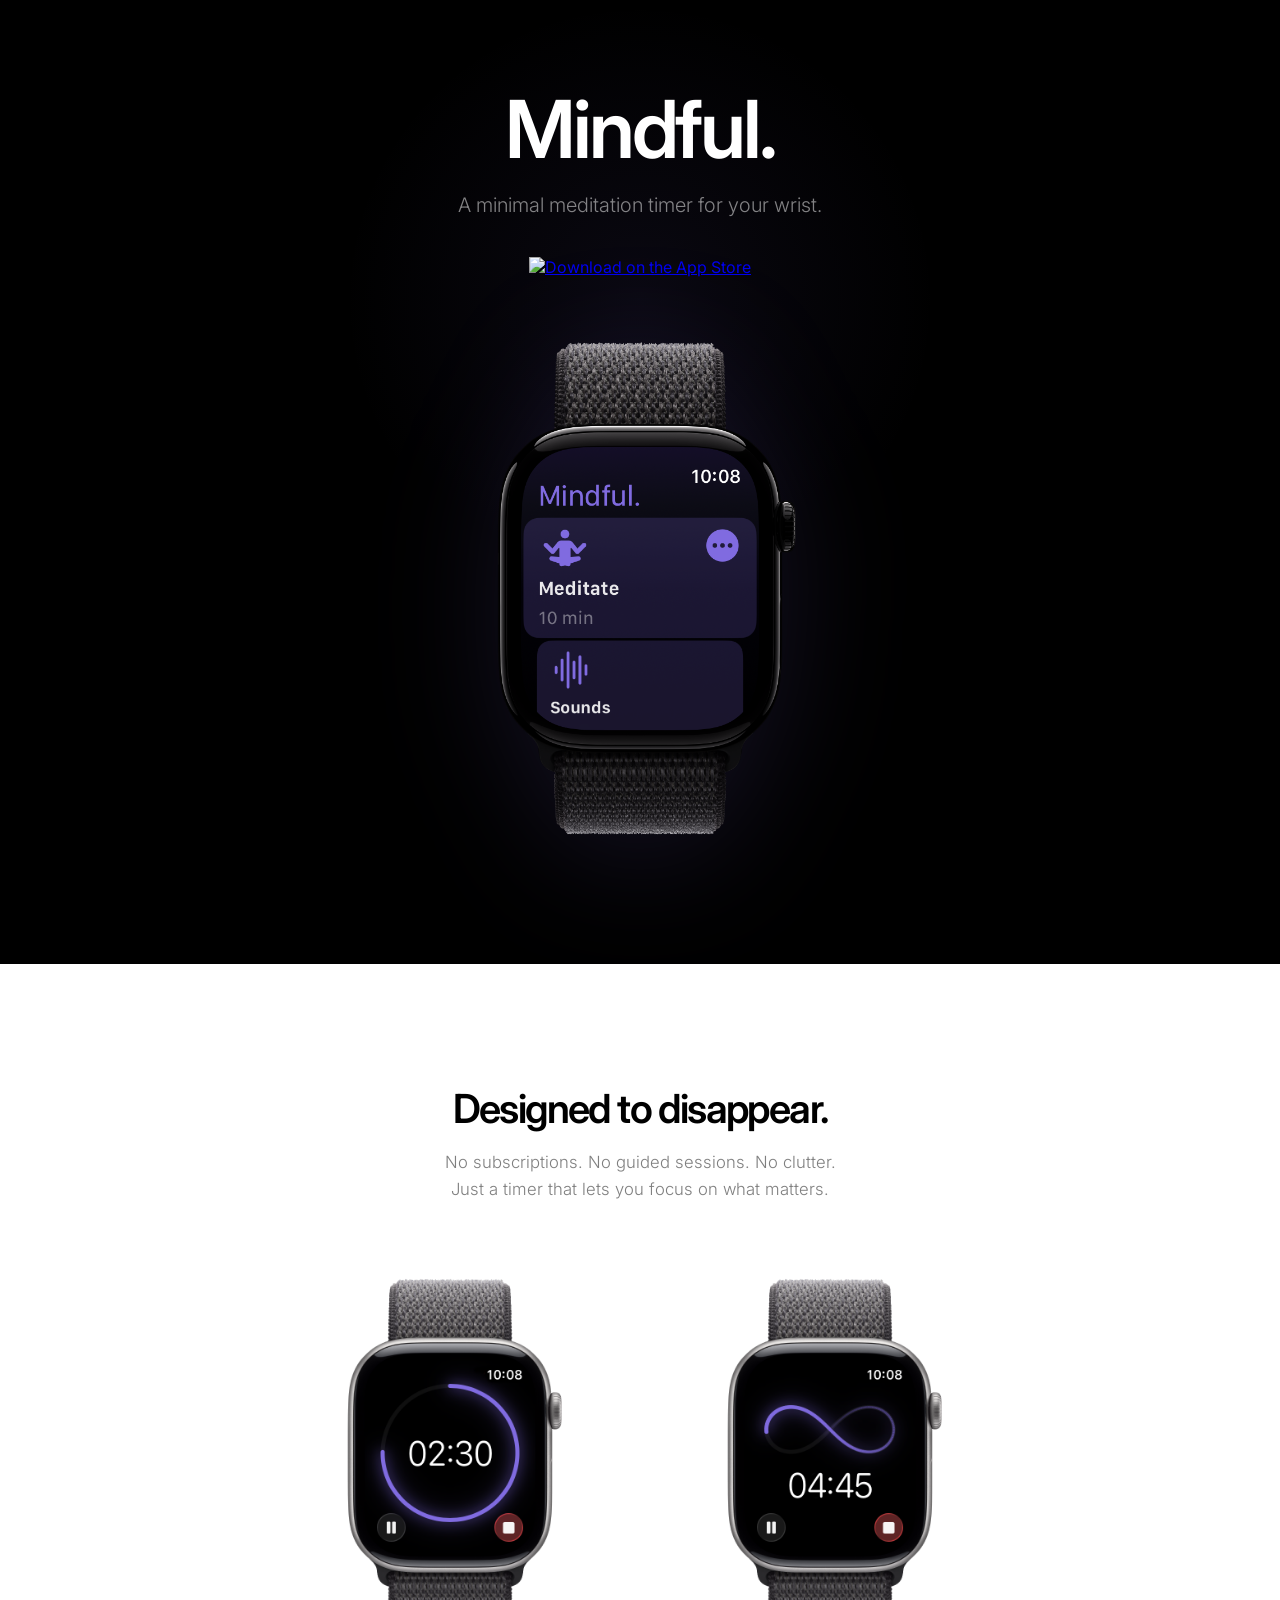
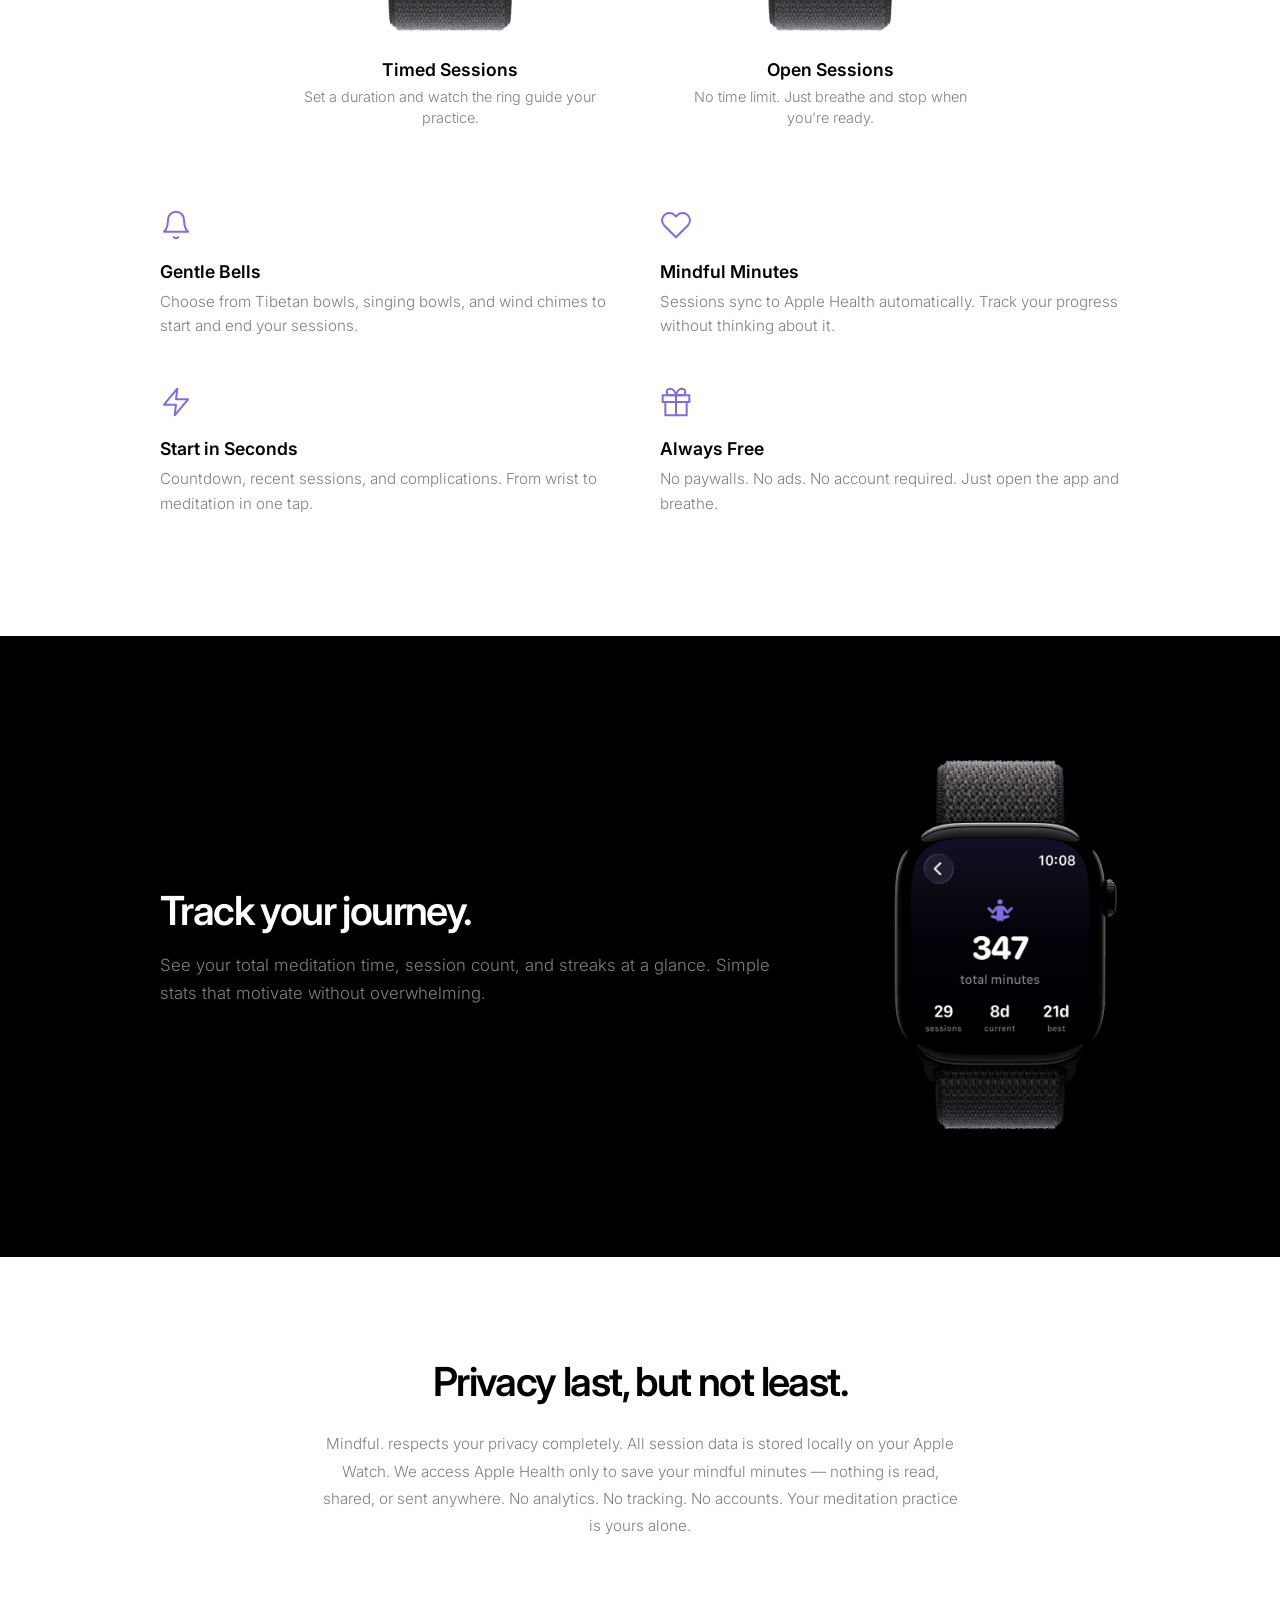
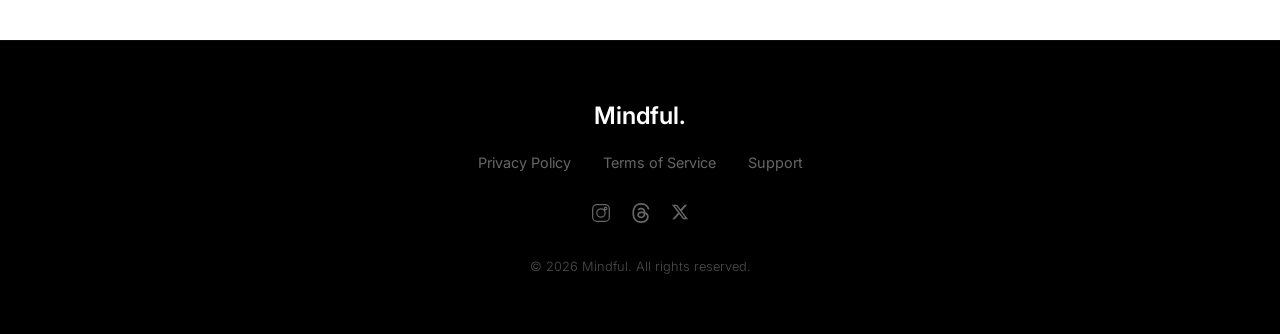
==== index.html @ dec5b9ab "Add explicit width/height to App Store badge image Co-Authored-By: Claude Sonnet 4.6 <noreply@anthro" ====
<!DOCTYPE html>
<html lang="en">
<head>
    <meta charset="UTF-8">
    <meta name="viewport" content="width=device-width, initial-scale=1.0">
    <title>Mindful. — A minimal meditation timer for your wrist</title>
    <meta name="description" content="Mindful. is a minimal meditation timer designed for Apple Watch. Simple. Focused. Free.">

    <!-- Open Graph -->
    <meta property="og:title" content="Mindful. — A minimal meditation timer for your wrist">
    <meta property="og:description" content="Simple. Focused. Free. Designed for Apple Watch.">
    <meta property="og:image" content="https://mindfultimer.app/og-image.png">
    <meta property="og:url" content="https://mindfultimer.app">
    <meta property="og:type" content="website">

    <!-- Twitter Card -->
    <meta name="twitter:card" content="summary_large_image">
    <meta name="twitter:title" content="Mindful. — A minimal meditation timer for your wrist">
    <meta name="twitter:description" content="Simple. Focused. Free. Designed for Apple Watch.">
    <meta name="twitter:image" content="https://mindfultimer.app/og-image.png">

    <link rel="preconnect" href="https://fonts.googleapis.com">
    <link rel="preconnect" href="https://fonts.gstatic.com" crossorigin>
    <link rel="preload" as="style" href="https://fonts.googleapis.com/css2?family=Inter:wght@300;400;600&display=swap">
    <link href="https://fonts.googleapis.com/css2?family=Inter:wght@300;400;600&display=swap" rel="stylesheet" media="print" onload="this.media='all'">
    <noscript><link href="https://fonts.googleapis.com/css2?family=Inter:wght@300;400;600&display=swap" rel="stylesheet"></noscript>
    <link rel="stylesheet" href="style.css" media="print" onload="this.media='all'">
    <noscript><link rel="stylesheet" href="style.css"></noscript>
    <style>*{margin:0;padding:0;box-sizing:border-box}html{scroll-behavior:smooth}body{font-family:'Inter',-apple-system,BlinkMacSystemFont,sans-serif;-webkit-font-smoothing:antialiased;-moz-osx-font-smoothing:grayscale;overflow-x:hidden}.hero{background:#000;min-height:100vh;display:flex;flex-direction:column;align-items:center;justify-content:center;text-align:center;padding:80px 24px 120px;position:relative;overflow:hidden}.hero::before{content:'';position:absolute;top:0;left:50%;transform:translateX(-50%);width:600px;height:600px;background:radial-gradient(circle,rgba(128,107,224,.08) 0%,transparent 70%);pointer-events:none}.hero-content{position:relative;z-index:1;margin-bottom:60px}.hero-title{font-size:clamp(3rem,8vw,5rem);font-weight:600;color:#fff;letter-spacing:-.04em;margin-bottom:16px}.hero-subtitle{font-size:clamp(1rem,2.5vw,1.25rem);color:rgba(255,255,255,.5);font-weight:300;margin-bottom:40px}.download-btn{display:inline-block;transition:transform .2s ease;will-change:transform}.animated .hero-title{opacity:0;transform:translateY(20px);animation:fadeUp .8s ease forwards}.animated .hero-subtitle{opacity:0;transform:translateY(20px);animation:fadeUp .8s ease .2s forwards}.animated .download-btn{opacity:0;transform:translateY(20px);animation:fadeUp .8s ease .4s forwards}.download-btn:hover{transform:scale(1.05)}.app-store-badge{height:44px}.hero-mockup{position:relative;z-index:1}.animated .hero-mockup{opacity:0;transform:translateY(30px);animation:fadeUp 1s ease .5s forwards}.mockup-image{max-width:320px;width:100%;height:auto;filter:drop-shadow(0 20px 60px rgba(128,107,224,.15))}.features{background:#fff;padding:120px 24px}.features-container{max-width:960px;margin:0 auto;text-align:center}.section-title{font-size:clamp(1.75rem,4vw,2.5rem);font-weight:600;color:#000;letter-spacing:-.04em;margin-bottom:16px}.section-subtitle{font-size:1.05rem;color:rgba(0,0,0,.5);font-weight:300;line-height:1.6;margin-bottom:72px}.feature-mockups{display:flex;justify-content:center;gap:80px;margin-bottom:80px;text-align:center}.feature-mockup-item{max-width:300px}.feature-mockup-img{width:280px;height:360px;border-radius:24px;object-fit:contain;margin-bottom:20px}.feature-mockup-item h3{font-size:1.1rem;font-weight:600;color:#000;margin-bottom:6px}.feature-mockup-item p{font-size:.9rem;color:rgba(0,0,0,.5);line-height:1.5;font-weight:300}.feature-grid{display:grid;grid-template-columns:repeat(2,1fr);gap:48px 40px;text-align:left}.feature-card{padding:0}.feature-icon{color:rgba(128,107,224,1);margin-bottom:16px}.feature-card h3{font-size:1.1rem;font-weight:600;color:#000;margin-bottom:8px}.feature-card p{font-size:.95rem;color:rgba(0,0,0,.5);line-height:1.6;font-weight:300}.showcase{background:#000;padding:120px 24px;overflow:visible}.showcase-container{max-width:960px;margin:0 auto;display:flex;align-items:center;gap:80px}.showcase-text{flex:1}.showcase-text h2{font-size:clamp(1.75rem,4vw,2.5rem);font-weight:600;color:#fff;letter-spacing:-.04em;margin-bottom:16px}.showcase-text p{font-size:1.05rem;color:rgba(255,255,255,.5);line-height:1.7;font-weight:300}.showcase-mockup{flex-shrink:0;position:relative}.mockup-image-small{max-width:240px;width:100%;height:auto}.privacy{background:#fff;padding:100px 24px}.privacy-container{max-width:640px;margin:0 auto;text-align:center}.privacy .section-title{margin-bottom:24px}.privacy-text{font-size:.95rem;color:rgba(0,0,0,.5);line-height:1.8;font-weight:300}.footer{background:#000;padding:60px 24px;text-align:center;border-top:1px solid rgba(255,255,255,.06)}.footer-container{max-width:640px;margin:0 auto}.footer-brand{margin-bottom:24px}.footer-logo{font-size:1.5rem;font-weight:600;color:#fff}.footer-links{display:flex;justify-content:center;gap:32px;margin-bottom:32px}.footer-links a{color:rgba(255,255,255,.4);text-decoration:none;font-size:.9rem;font-weight:400;transition:color .2s ease}.footer-links a:hover{color:rgba(128,107,224,1)}.footer-socials{display:flex;justify-content:center;gap:20px;margin-bottom:32px}.footer-socials a{color:rgba(255,255,255,.4);transition:color .2s ease}.footer-socials a:hover{color:rgba(128,107,224,1)}.footer-copy{font-size:.8rem;color:rgba(255,255,255,.3);font-weight:300}@keyframes fadeUp{to{opacity:1;transform:translateY(0)}}.fade-in{opacity:0;transform:translateY(24px);transition:opacity .6s ease,transform .6s ease}.fade-in.visible{opacity:1;transform:translateY(0)}@media(max-width:768px){.feature-mockups{flex-direction:column;align-items:center;gap:40px}.feature-grid{grid-template-columns:1fr;gap:40px}.showcase-container{flex-direction:column-reverse;text-align:center;gap:48px}.hero{min-height:auto;padding:100px 24px 80px}.features{padding:80px 24px}.showcase{padding:80px 24px}.privacy{padding:80px 24px}}@media(max-width:480px){.footer-links{flex-direction:column;gap:16px}}</style>
    <link rel="icon" type="image/png" href="favicon.png">
    <link rel="apple-touch-icon" href="favicon.png">
    <link rel="canonical" href="https://mindfultimer.app/">

    <!-- Structured Data -->
    <script type="application/ld+json">
    {
      "@context": "https://schema.org",
      "@type": "SoftwareApplication",
      "name": "Mindful.",
      "operatingSystem": "watchOS",
      "applicationCategory": "HealthApplication",
      "offers": {
        "@type": "Offer",
        "price": "0",
        "priceCurrency": "USD"
      },
      "description": "A minimal meditation timer designed for Apple Watch. No subscriptions, no accounts, no tracking. Just a timer on your wrist.",
      "url": "https://mindfultimer.app",
      "downloadUrl": "https://apps.apple.com/us/app/mindful/id6760906044",
      "author": {
        "@type": "Person",
        "name": "Yuriy Sukhoveev"
      }
    }
    </script>

    <!-- Google Analytics -->
    <!-- Replace G-XXXXXXXXXX with your actual ID from analytics.google.com -->
    <!-- <script async src="https://www.googletagmanager.com/gtag/js?id=G-XXXXXXXXXX"></script>
    <script>
      window.dataLayer = window.dataLayer || [];
      function gtag(){dataLayer.push(arguments);}
      gtag('js', new Date());
      gtag('config', 'G-XXXXXXXXXX');
    </script> -->

    <!-- Google Search Console verification -->
    <!-- Replace content value with your actual verification token -->
    <!-- <meta name="google-site-verification" content="XXXXXXXXXX"> -->
</head>
<body>

    <!-- Hero Section (Dark) -->
    <section class="hero">
        <div class="hero-content">
            <h1 class="hero-title">Mindful.</h1>
            <p class="hero-subtitle">A minimal meditation timer for your wrist.</p>
            <a href="https://apps.apple.com/us/app/mindful/id6760906044" target="_blank" class="download-btn">
                <img src="https://developer.apple.com/assets/elements/badges/download-on-the-app-store.svg" alt="Download on the App Store" class="app-store-badge" width="135" height="44">
            </a>
        </div>
        <div class="hero-mockup">
            <img src="watch-mockup.png" alt="Mindful. on Apple Watch" class="mockup-image" width="320" height="420" fetchpriority="high">
        </div>
    </section>

    <!-- Features Section (White) -->
    <section class="features">
        <div class="features-container">
            <h2 class="section-title">Designed to disappear.</h2>
            <p class="section-subtitle">No subscriptions. No guided sessions. No clutter.<br>Just a timer that lets you focus on what matters.</p>

            <!-- Timer Mockups -->
            <div class="feature-mockups">
                <div class="feature-mockup-item">
                    <img src="watch-circle.png" alt="Circle Timer" class="feature-mockup-img" width="280" height="360" loading="lazy">
                    <h3>Timed Sessions</h3>
                    <p>Set a duration and watch the ring guide your practice.</p>
                </div>
                <div class="feature-mockup-item">
                    <img src="watch-infinity.png" alt="Infinity Timer" class="feature-mockup-img" width="280" height="360" loading="lazy">
                    <h3>Open Sessions</h3>
                    <p>No time limit. Just breathe and stop when you're ready.</p>
                </div>
            </div>

            <!-- Feature Cards -->
            <div class="feature-grid">
                <div class="feature-card">
                    <div class="feature-icon">
                        <svg width="32" height="32" viewBox="0 0 24 24" fill="none" stroke="currentColor" stroke-width="1.5" stroke-linecap="round" stroke-linejoin="round">
                            <path d="M18 8A6 6 0 0 0 6 8c0 7-3 9-3 9h18s-3-2-3-9"/>
                            <path d="M13.73 21a2 2 0 0 1-3.46 0"/>
                        </svg>
                    </div>
                    <h3>Gentle Bells</h3>
                    <p>Choose from Tibetan bowls, singing bowls, and wind chimes to start and end your sessions.</p>
                </div>

                <div class="feature-card">
                    <div class="feature-icon">
                        <svg width="32" height="32" viewBox="0 0 24 24" fill="none" stroke="currentColor" stroke-width="1.5" stroke-linecap="round" stroke-linejoin="round">
                            <path d="M20.84 4.61a5.5 5.5 0 0 0-7.78 0L12 5.67l-1.06-1.06a5.5 5.5 0 0 0-7.78 7.78l1.06 1.06L12 21.23l7.78-7.78 1.06-1.06a5.5 5.5 0 0 0 0-7.78z"/>
                        </svg>
                    </div>
                    <h3>Mindful Minutes</h3>
                    <p>Sessions sync to Apple Health automatically. Track your progress without thinking about it.</p>
                </div>

                <div class="feature-card">
                    <div class="feature-icon">
                        <svg width="32" height="32" viewBox="0 0 24 24" fill="none" stroke="currentColor" stroke-width="1.5" stroke-linecap="round" stroke-linejoin="round">
                            <path d="M13 2L3 14h9l-1 8 10-12h-9l1-8z"/>
                        </svg>
                    </div>
                    <h3>Start in Seconds</h3>
                    <p>Countdown, recent sessions, and complications. From wrist to meditation in one tap.</p>
                </div>

                <div class="feature-card">
                    <div class="feature-icon">
                        <svg width="32" height="32" viewBox="0 0 24 24" fill="none" stroke="currentColor" stroke-width="1.5" stroke-linecap="round" stroke-linejoin="round">
                            <polyline points="20 12 20 22 4 22 4 12"/>
                            <rect x="2" y="7" width="20" height="5"/>
                            <line x1="12" y1="22" x2="12" y2="7"/>
                            <path d="M12 7H7.5a2.5 2.5 0 0 1 0-5C11 2 12 7 12 7z"/>
                            <path d="M12 7h4.5a2.5 2.5 0 0 0 0-5C13 2 12 7 12 7z"/>
                        </svg>
                    </div>
                    <h3>Always Free</h3>
                    <p>No paywalls. No ads. No account required. Just open the app and breathe.</p>
                </div>
            </div>
        </div>
    </section>

    <!-- Second Mockup Section (Dark) -->
    <section class="showcase">
        <div class="showcase-container">
            <div class="showcase-text">
                <h2>Track your journey.</h2>
                <p>See your total meditation time, session count, and streaks at a glance. Simple stats that motivate without overwhelming.</p>
            </div>
            <div class="showcase-mockup">
                <img src="watch-mockup-2.png" alt="Mindful. Journey screen" class="mockup-image-small" width="240" height="320" loading="lazy">
            </div>
        </div>
    </section>

    <!-- Privacy Section (White) -->
    <section class="privacy" id="privacy">
        <div class="privacy-container">
            <h2 class="section-title">Privacy last, but not least.</h2>
            <p class="privacy-text">
                Mindful. respects your privacy completely. All session data is stored locally on your Apple Watch.
                We access Apple Health only to save your mindful minutes — nothing is read, shared, or sent anywhere.
                No analytics. No tracking. No accounts. Your meditation practice is yours alone.
            </p>
        </div>
    </section>

    <!-- Footer (Dark) -->
    <footer class="footer">
        <div class="footer-container">
            <div class="footer-brand">
                <span class="footer-logo">Mindful.</span>
            </div>
            <div class="footer-links">
                <a href="/privacy">Privacy Policy</a>
                <a href="/terms">Terms of Service</a>
                <a href="mailto:support@mindfultimer.app">Support</a>
            </div>
            <div class="footer-socials">
                <a href="https://instagram.com/mindfultimer.app" target="_blank" aria-label="Instagram">
                    <svg width="20" height="20" viewBox="0 0 24 24" fill="none" stroke="currentColor" stroke-width="1.5" stroke-linecap="round" stroke-linejoin="round"><rect x="2" y="2" width="20" height="20" rx="5"/><circle cx="12" cy="12" r="5"/><circle cx="17.5" cy="6.5" r="1.5"/></svg>
                </a>
                <a href="https://www.threads.com/@mindfultimer.app" target="_blank" aria-label="Threads">
                    <svg width="20" height="20" viewBox="0 0 192 192" fill="currentColor" xmlns="http://www.w3.org/2000/svg"><path d="M141.537 88.988c-.828-.404-1.668-.785-2.52-1.143-1.482-27.307-16.403-42.94-41.457-43.1h-.138c-15 0-27.457 6.397-35.132 17.995l13.779 9.452c5.738-8.695 14.73-10.548 21.353-10.548h.074c8.25.053 14.474 2.452 18.502 7.129 2.933 3.405 4.893 8.111 5.864 14.05-7.314-1.243-15.224-1.625-23.68-1.14-23.82 1.372-39.134 15.265-38.105 34.569.519 9.792 5.397 18.216 13.732 23.719 7.047 4.652 16.124 6.927 25.557 6.412 12.458-.683 22.231-5.436 29.049-14.127 5.178-6.6 8.453-15.153 9.899-25.93 5.937 3.583 10.337 8.298 12.767 13.966 4.132 9.635 4.373 25.468-8.546 38.376-11.319 11.308-24.925 16.2-45.488 16.351-22.809-.169-40.06-7.484-51.275-21.742C35.236 139.966 29.808 120.682 29.605 96c.203-24.682 5.631-43.966 16.133-57.317C56.954 24.425 74.204 17.11 97.013 16.94c22.975.17 40.526 7.52 52.171 21.847 5.71 7.025 10.015 15.86 12.853 26.162l16.147-4.308c-3.44-12.68-8.853-23.606-16.219-32.668C147.036 9.607 125.202.195 97.07 0h-.113C68.882.194 47.292 9.642 32.788 28.079 19.882 44.486 13.224 67.316 13.001 95.932L13 96l.001.068c.223 28.616 6.881 51.446 19.787 67.853 14.504 18.437 36.094 27.885 64.169 28.079h.114c25.016-.173 42.549-6.708 57.078-21.224 18.963-18.945 18.392-42.692 12.142-57.27-4.484-10.454-13.033-19.044-24.754-24.518zM98.44 129.507c-10.44.587-21.286-4.099-21.821-14.136-.384-7.442 5.309-15.746 22.474-16.735 1.966-.113 3.895-.168 5.79-.168 6.235 0 12.068.606 17.371 1.766-1.978 24.342-13.447 28.713-23.814 29.273z"/></svg>
                </a>
                <a href="https://x.com/mindful_timer?s=21" target="_blank" aria-label="X">
                    <svg width="18" height="18" viewBox="0 0 24 24" fill="currentColor"><path d="M18.244 2.25h3.308l-7.227 8.26 8.502 11.24H16.17l-5.214-6.817L4.99 21.75H1.68l7.73-8.835L1.254 2.25H8.08l4.713 6.231zm-1.161 17.52h1.833L7.084 4.126H5.117z"/></svg>
                </a>
            </div>
            <p class="footer-copy">&copy; 2026 Mindful. All rights reserved.</p>
        </div>
    </footer>

    <script src="script.js" defer></script>
</body>
</html>
---- style.css ----
/* Reset & Base */
* {
    margin: 0;
    padding: 0;
    box-sizing: border-box;
}

html {
    scroll-behavior: smooth;
}

body {
    font-family: 'Inter', -apple-system, BlinkMacSystemFont, sans-serif;
    -webkit-font-smoothing: antialiased;
    -moz-osx-font-smoothing: grayscale;
    overflow-x: hidden;
}

/* Hero Section */
.hero {
    background: #000;
    min-height: 100vh;
    display: flex;
    flex-direction: column;
    align-items: center;
    justify-content: center;
    text-align: center;
    padding: 80px 24px 120px;
    position: relative;
    overflow: hidden;
}

.hero::before {
    content: '';
    position: absolute;
    top: 0;
    left: 50%;
    transform: translateX(-50%);
    width: 600px;
    height: 600px;
    background: radial-gradient(circle, rgba(128, 107, 224, 0.08) 0%, transparent 70%);
    pointer-events: none;
}

.hero-content {
    position: relative;
    z-index: 1;
    margin-bottom: 60px;
}

.hero-title {
    font-size: clamp(3rem, 8vw, 5rem);
    font-weight: 600;
    color: #fff;
    letter-spacing: -0.04em;
    margin-bottom: 16px;
}

.hero-subtitle {
    font-size: clamp(1rem, 2.5vw, 1.25rem);
    color: rgba(255, 255, 255, 0.5);
    font-weight: 300;
    margin-bottom: 40px;
}

.download-btn {
    display: inline-block;
    transition: transform 0.2s ease;
    will-change: transform;
}

/* Animations — only applied after first paint via JS */
.animated .hero-title {
    opacity: 0;
    transform: translateY(20px);
    animation: fadeUp 0.8s ease forwards;
}

.animated .hero-subtitle {
    opacity: 0;
    transform: translateY(20px);
    animation: fadeUp 0.8s ease 0.2s forwards;
}

.animated .download-btn {
    opacity: 0;
    transform: translateY(20px);
    animation: fadeUp 0.8s ease 0.4s forwards;
}

.download-btn:hover {
    transform: scale(1.05);
}

.app-store-badge {
    height: 44px;
}

.hero-mockup {
    position: relative;
    z-index: 1;
}

.animated .hero-mockup {
    opacity: 0;
    transform: translateY(30px);
    animation: fadeUp 1s ease 0.5s forwards;
}

.mockup-image {
    max-width: 320px;
    width: 100%;
    height: auto;
    filter: drop-shadow(0 20px 60px rgba(128, 107, 224, 0.15));
}

/* Features Section */
.features {
    background: #fff;
    padding: 120px 24px;
}

.features-container {
    max-width: 960px;
    margin: 0 auto;
    text-align: center;
}

.section-title {
    font-size: clamp(1.75rem, 4vw, 2.5rem);
    font-weight: 600;
    color: #000;
    letter-spacing: -0.04em;
    margin-bottom: 16px;
}

.section-subtitle {
    font-size: 1.05rem;
    color: rgba(0, 0, 0, 0.5);
    font-weight: 300;
    line-height: 1.6;
    margin-bottom: 72px;
}

/* Feature Mockups */
.feature-mockups {
    display: flex;
    justify-content: center;
    gap: 80px;
    margin-bottom: 80px;
    text-align: center;
}

.feature-mockup-item {
    max-width: 300px;
}

.feature-mockup-img {
    width: 280px;
    height: 360px;
    border-radius: 24px;
    object-fit: contain;
    margin-bottom: 20px;
}

.feature-mockup-item h3 {
    font-size: 1.1rem;
    font-weight: 600;
    color: #000;
    margin-bottom: 6px;
}

.feature-mockup-item p {
    font-size: 0.9rem;
    color: rgba(0, 0, 0, 0.5);
    line-height: 1.5;
    font-weight: 300;
}

.feature-grid {
    display: grid;
    grid-template-columns: repeat(2, 1fr);
    gap: 48px 40px;
    text-align: left;
}

.feature-card {
    padding: 0;
}

.feature-icon {
    color: rgba(128, 107, 224, 1);
    margin-bottom: 16px;
}

.feature-card h3 {
    font-size: 1.1rem;
    font-weight: 600;
    color: #000;
    margin-bottom: 8px;
}

.feature-card p {
    font-size: 0.95rem;
    color: rgba(0, 0, 0, 0.5);
    line-height: 1.6;
    font-weight: 300;
}

/* Showcase Section */
.showcase {
    background: #000;
    padding: 120px 24px;
    overflow: visible;
}

.showcase-container {
    max-width: 960px;
    margin: 0 auto;
    display: flex;
    align-items: center;
    gap: 80px;
}

.showcase-text {
    flex: 1;
}

.showcase-text h2 {
    font-size: clamp(1.75rem, 4vw, 2.5rem);
    font-weight: 600;
    color: #fff;
    letter-spacing: -0.04em;
    margin-bottom: 16px;
}

.showcase-text p {
    font-size: 1.05rem;
    color: rgba(255, 255, 255, 0.5);
    line-height: 1.7;
    font-weight: 300;
}

.showcase-mockup {
    flex-shrink: 0;
    position: relative;
}

.mockup-image-small {
    max-width: 240px;
    width: 100%;
    height: auto;
}


/* Privacy Section */
.privacy {
    background: #fff;
    padding: 100px 24px;
}

.privacy-container {
    max-width: 640px;
    margin: 0 auto;
    text-align: center;
}

.privacy .section-title {
    margin-bottom: 24px;
}

.privacy-text {
    font-size: 0.95rem;
    color: rgba(0, 0, 0, 0.5);
    line-height: 1.8;
    font-weight: 300;
}

/* Footer */
.footer {
    background: #000;
    padding: 60px 24px;
    text-align: center;
    border-top: 1px solid rgba(255, 255, 255, 0.06);
}

.footer-container {
    max-width: 640px;
    margin: 0 auto;
}

.footer-brand {
    margin-bottom: 24px;
}

.footer-logo {
    font-size: 1.5rem;
    font-weight: 600;
    color: #fff;
}

.footer-links {
    display: flex;
    justify-content: center;
    gap: 32px;
    margin-bottom: 32px;
}

.footer-links a {
    color: rgba(255, 255, 255, 0.4);
    text-decoration: none;
    font-size: 0.9rem;
    font-weight: 400;
    transition: color 0.2s ease;
}

.footer-links a:hover {
    color: rgba(128, 107, 224, 1);
}

.footer-socials {
    display: flex;
    justify-content: center;
    gap: 20px;
    margin-bottom: 32px;
}

.footer-socials a {
    color: rgba(255, 255, 255, 0.4);
    transition: color 0.2s ease;
}

.footer-socials a:hover {
    color: rgba(128, 107, 224, 1);
}

.footer-copy {
    font-size: 0.8rem;
    color: rgba(255, 255, 255, 0.3);
    font-weight: 300;
}

/* Animations */
@keyframes fadeUp {
    to {
        opacity: 1;
        transform: translateY(0);
    }
}

/* Scroll Animations */
.fade-in {
    opacity: 0;
    transform: translateY(24px);
    transition: opacity 0.6s ease, transform 0.6s ease;
}

.fade-in.visible {
    opacity: 1;
    transform: translateY(0);
}

/* Responsive */
@media (max-width: 768px) {
    .feature-mockups {
        flex-direction: column;
        align-items: center;
        gap: 40px;
    }

    .feature-grid {
        grid-template-columns: 1fr;
        gap: 40px;
    }

    .showcase-container {
        flex-direction: column-reverse;
        text-align: center;
        gap: 48px;
    }

    .hero {
        min-height: auto;
        padding: 100px 24px 80px;
    }

    .features {
        padding: 80px 24px;
    }

    .showcase {
        padding: 80px 24px;
    }

    .privacy {
        padding: 80px 24px;
    }
}

@media (max-width: 480px) {
    .footer-links {
        flex-direction: column;
        gap: 16px;
    }
}
---- style.css ----
/* Reset & Base */
* {
    margin: 0;
    padding: 0;
    box-sizing: border-box;
}

html {
    scroll-behavior: smooth;
}

body {
    font-family: 'Inter', -apple-system, BlinkMacSystemFont, sans-serif;
    -webkit-font-smoothing: antialiased;
    -moz-osx-font-smoothing: grayscale;
    overflow-x: hidden;
}

/* Hero Section */
.hero {
    background: #000;
    min-height: 100vh;
    display: flex;
    flex-direction: column;
    align-items: center;
    justify-content: center;
    text-align: center;
    padding: 80px 24px 120px;
    position: relative;
    overflow: hidden;
}

.hero::before {
    content: '';
    position: absolute;
    top: 0;
    left: 50%;
    transform: translateX(-50%);
    width: 600px;
    height: 600px;
    background: radial-gradient(circle, rgba(128, 107, 224, 0.08) 0%, transparent 70%);
    pointer-events: none;
}

.hero-content {
    position: relative;
    z-index: 1;
    margin-bottom: 60px;
}

.hero-title {
    font-size: clamp(3rem, 8vw, 5rem);
    font-weight: 600;
    color: #fff;
    letter-spacing: -0.04em;
    margin-bottom: 16px;
}

.hero-subtitle {
    font-size: clamp(1rem, 2.5vw, 1.25rem);
    color: rgba(255, 255, 255, 0.5);
    font-weight: 300;
    margin-bottom: 40px;
}

.download-btn {
    display: inline-block;
    transition: transform 0.2s ease;
    will-change: transform;
}

/* Animations — only applied after first paint via JS */
.animated .hero-title {
    opacity: 0;
    transform: translateY(20px);
    animation: fadeUp 0.8s ease forwards;
}

.animated .hero-subtitle {
    opacity: 0;
    transform: translateY(20px);
    animation: fadeUp 0.8s ease 0.2s forwards;
}

.animated .download-btn {
    opacity: 0;
    transform: translateY(20px);
    animation: fadeUp 0.8s ease 0.4s forwards;
}

.download-btn:hover {
    transform: scale(1.05);
}

.app-store-badge {
    height: 44px;
}

.hero-mockup {
    position: relative;
    z-index: 1;
}

.animated .hero-mockup {
    opacity: 0;
    transform: translateY(30px);
    animation: fadeUp 1s ease 0.5s forwards;
}

.mockup-image {
    max-width: 320px;
    width: 100%;
    height: auto;
    filter: drop-shadow(0 20px 60px rgba(128, 107, 224, 0.15));
}

/* Features Section */
.features {
    background: #fff;
    padding: 120px 24px;
}

.features-container {
    max-width: 960px;
    margin: 0 auto;
    text-align: center;
}

.section-title {
    font-size: clamp(1.75rem, 4vw, 2.5rem);
    font-weight: 600;
    color: #000;
    letter-spacing: -0.04em;
    margin-bottom: 16px;
}

.section-subtitle {
    font-size: 1.05rem;
    color: rgba(0, 0, 0, 0.5);
    font-weight: 300;
    line-height: 1.6;
    margin-bottom: 72px;
}

/* Feature Mockups */
.feature-mockups {
    display: flex;
    justify-content: center;
    gap: 80px;
    margin-bottom: 80px;
    text-align: center;
}

.feature-mockup-item {
    max-width: 300px;
}

.feature-mockup-img {
    width: 280px;
    height: 360px;
    border-radius: 24px;
    object-fit: contain;
    margin-bottom: 20px;
}

.feature-mockup-item h3 {
    font-size: 1.1rem;
    font-weight: 600;
    color: #000;
    margin-bottom: 6px;
}

.feature-mockup-item p {
    font-size: 0.9rem;
    color: rgba(0, 0, 0, 0.5);
    line-height: 1.5;
    font-weight: 300;
}

.feature-grid {
    display: grid;
    grid-template-columns: repeat(2, 1fr);
    gap: 48px 40px;
    text-align: left;
}

.feature-card {
    padding: 0;
}

.feature-icon {
    color: rgba(128, 107, 224, 1);
    margin-bottom: 16px;
}

.feature-card h3 {
    font-size: 1.1rem;
    font-weight: 600;
    color: #000;
    margin-bottom: 8px;
}

.feature-card p {
    font-size: 0.95rem;
    color: rgba(0, 0, 0, 0.5);
    line-height: 1.6;
    font-weight: 300;
}

/* Showcase Section */
.showcase {
    background: #000;
    padding: 120px 24px;
    overflow: visible;
}

.showcase-container {
    max-width: 960px;
    margin: 0 auto;
    display: flex;
    align-items: center;
    gap: 80px;
}

.showcase-text {
    flex: 1;
}

.showcase-text h2 {
    font-size: clamp(1.75rem, 4vw, 2.5rem);
    font-weight: 600;
    color: #fff;
    letter-spacing: -0.04em;
    margin-bottom: 16px;
}

.showcase-text p {
    font-size: 1.05rem;
    color: rgba(255, 255, 255, 0.5);
    line-height: 1.7;
    font-weight: 300;
}

.showcase-mockup {
    flex-shrink: 0;
    position: relative;
}

.mockup-image-small {
    max-width: 240px;
    width: 100%;
    height: auto;
}


/* Privacy Section */
.privacy {
    background: #fff;
    padding: 100px 24px;
}

.privacy-container {
    max-width: 640px;
    margin: 0 auto;
    text-align: center;
}

.privacy .section-title {
    margin-bottom: 24px;
}

.privacy-text {
    font-size: 0.95rem;
    color: rgba(0, 0, 0, 0.5);
    line-height: 1.8;
    font-weight: 300;
}

/* Footer */
.footer {
    background: #000;
    padding: 60px 24px;
    text-align: center;
    border-top: 1px solid rgba(255, 255, 255, 0.06);
}

.footer-container {
    max-width: 640px;
    margin: 0 auto;
}

.footer-brand {
    margin-bottom: 24px;
}

.footer-logo {
    font-size: 1.5rem;
    font-weight: 600;
    color: #fff;
}

.footer-links {
    display: flex;
    justify-content: center;
    gap: 32px;
    margin-bottom: 32px;
}

.footer-links a {
    color: rgba(255, 255, 255, 0.4);
    text-decoration: none;
    font-size: 0.9rem;
    font-weight: 400;
    transition: color 0.2s ease;
}

.footer-links a:hover {
    color: rgba(128, 107, 224, 1);
}

.footer-socials {
    display: flex;
    justify-content: center;
    gap: 20px;
    margin-bottom: 32px;
}

.footer-socials a {
    color: rgba(255, 255, 255, 0.4);
    transition: color 0.2s ease;
}

.footer-socials a:hover {
    color: rgba(128, 107, 224, 1);
}

.footer-copy {
    font-size: 0.8rem;
    color: rgba(255, 255, 255, 0.3);
    font-weight: 300;
}

/* Animations */
@keyframes fadeUp {
    to {
        opacity: 1;
        transform: translateY(0);
    }
}

/* Scroll Animations */
.fade-in {
    opacity: 0;
    transform: translateY(24px);
    transition: opacity 0.6s ease, transform 0.6s ease;
}

.fade-in.visible {
    opacity: 1;
    transform: translateY(0);
}

/* Responsive */
@media (max-width: 768px) {
    .feature-mockups {
        flex-direction: column;
        align-items: center;
        gap: 40px;
    }

    .feature-grid {
        grid-template-columns: 1fr;
        gap: 40px;
    }

    .showcase-container {
        flex-direction: column-reverse;
        text-align: center;
        gap: 48px;
    }

    .hero {
        min-height: auto;
        padding: 100px 24px 80px;
    }

    .features {
        padding: 80px 24px;
    }

    .showcase {
        padding: 80px 24px;
    }

    .privacy {
        padding: 80px 24px;
    }
}

@media (max-width: 480px) {
    .footer-links {
        flex-direction: column;
        gap: 16px;
    }
}
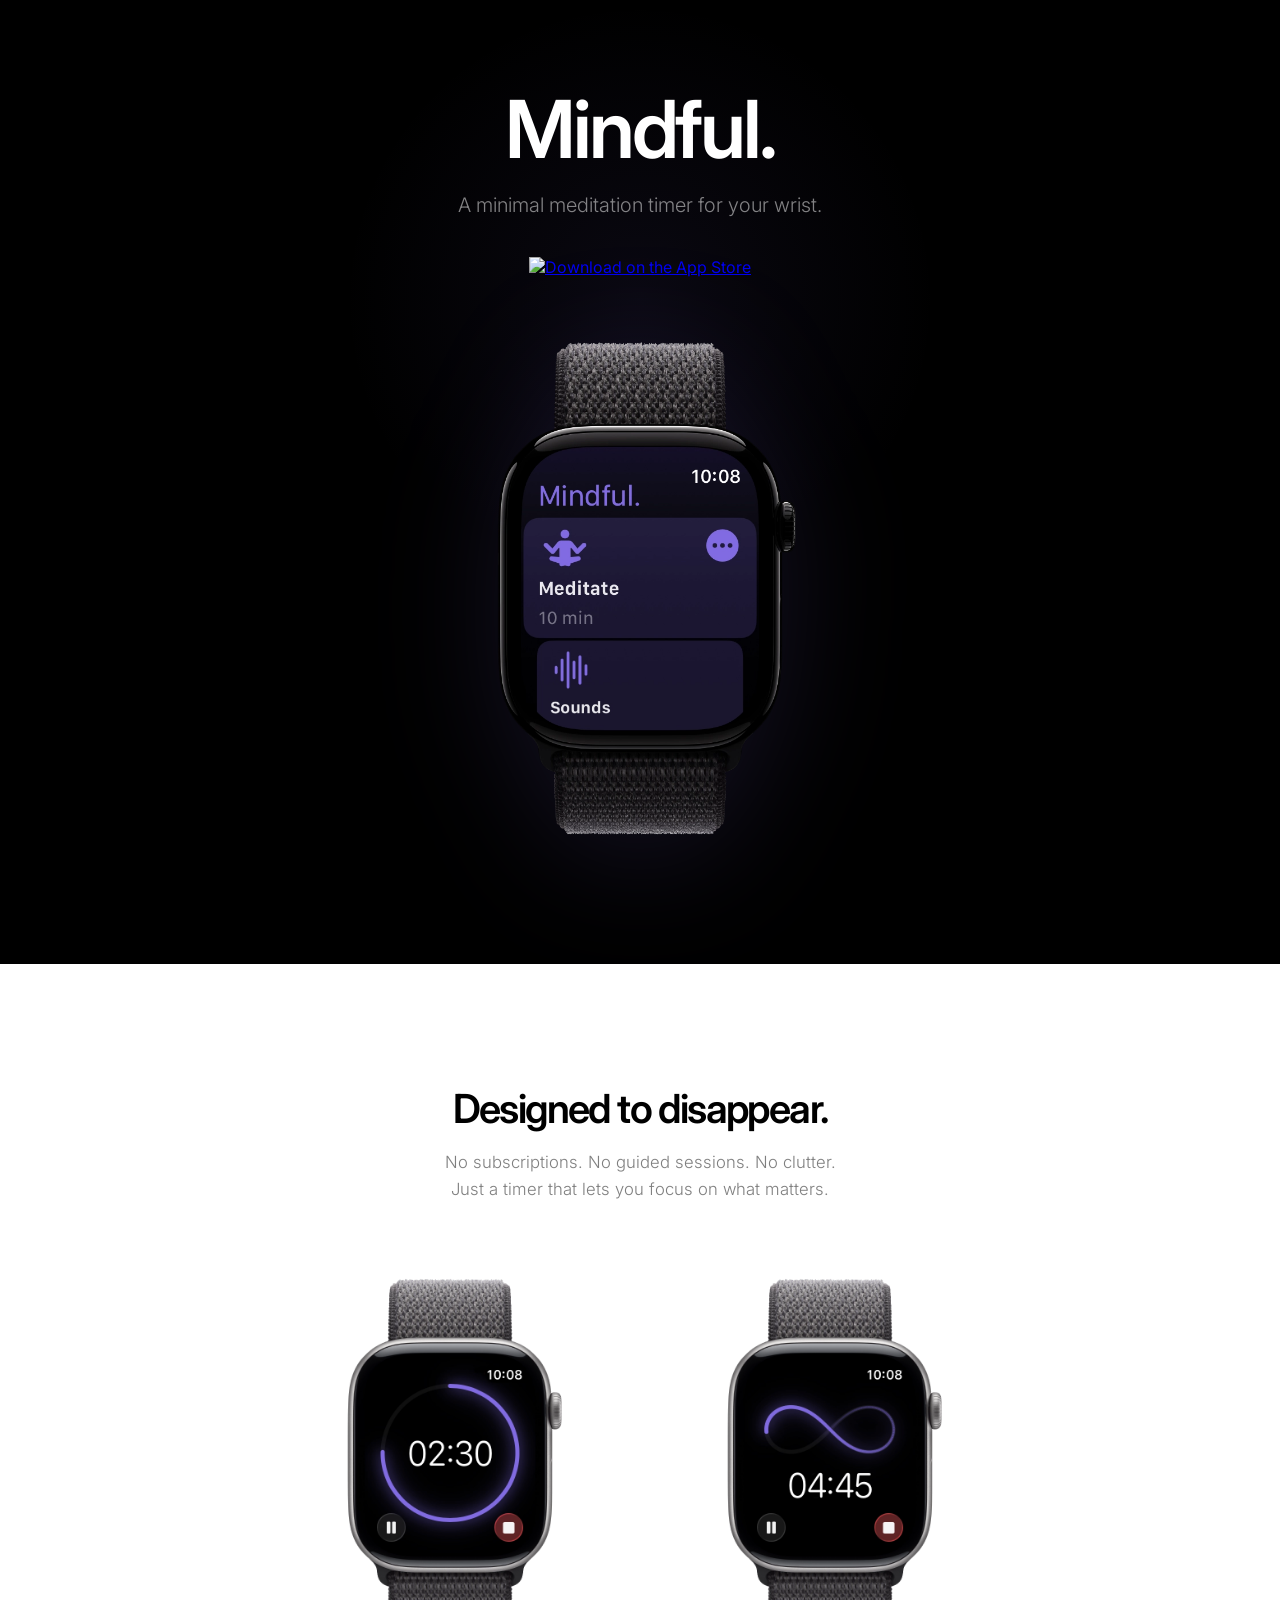
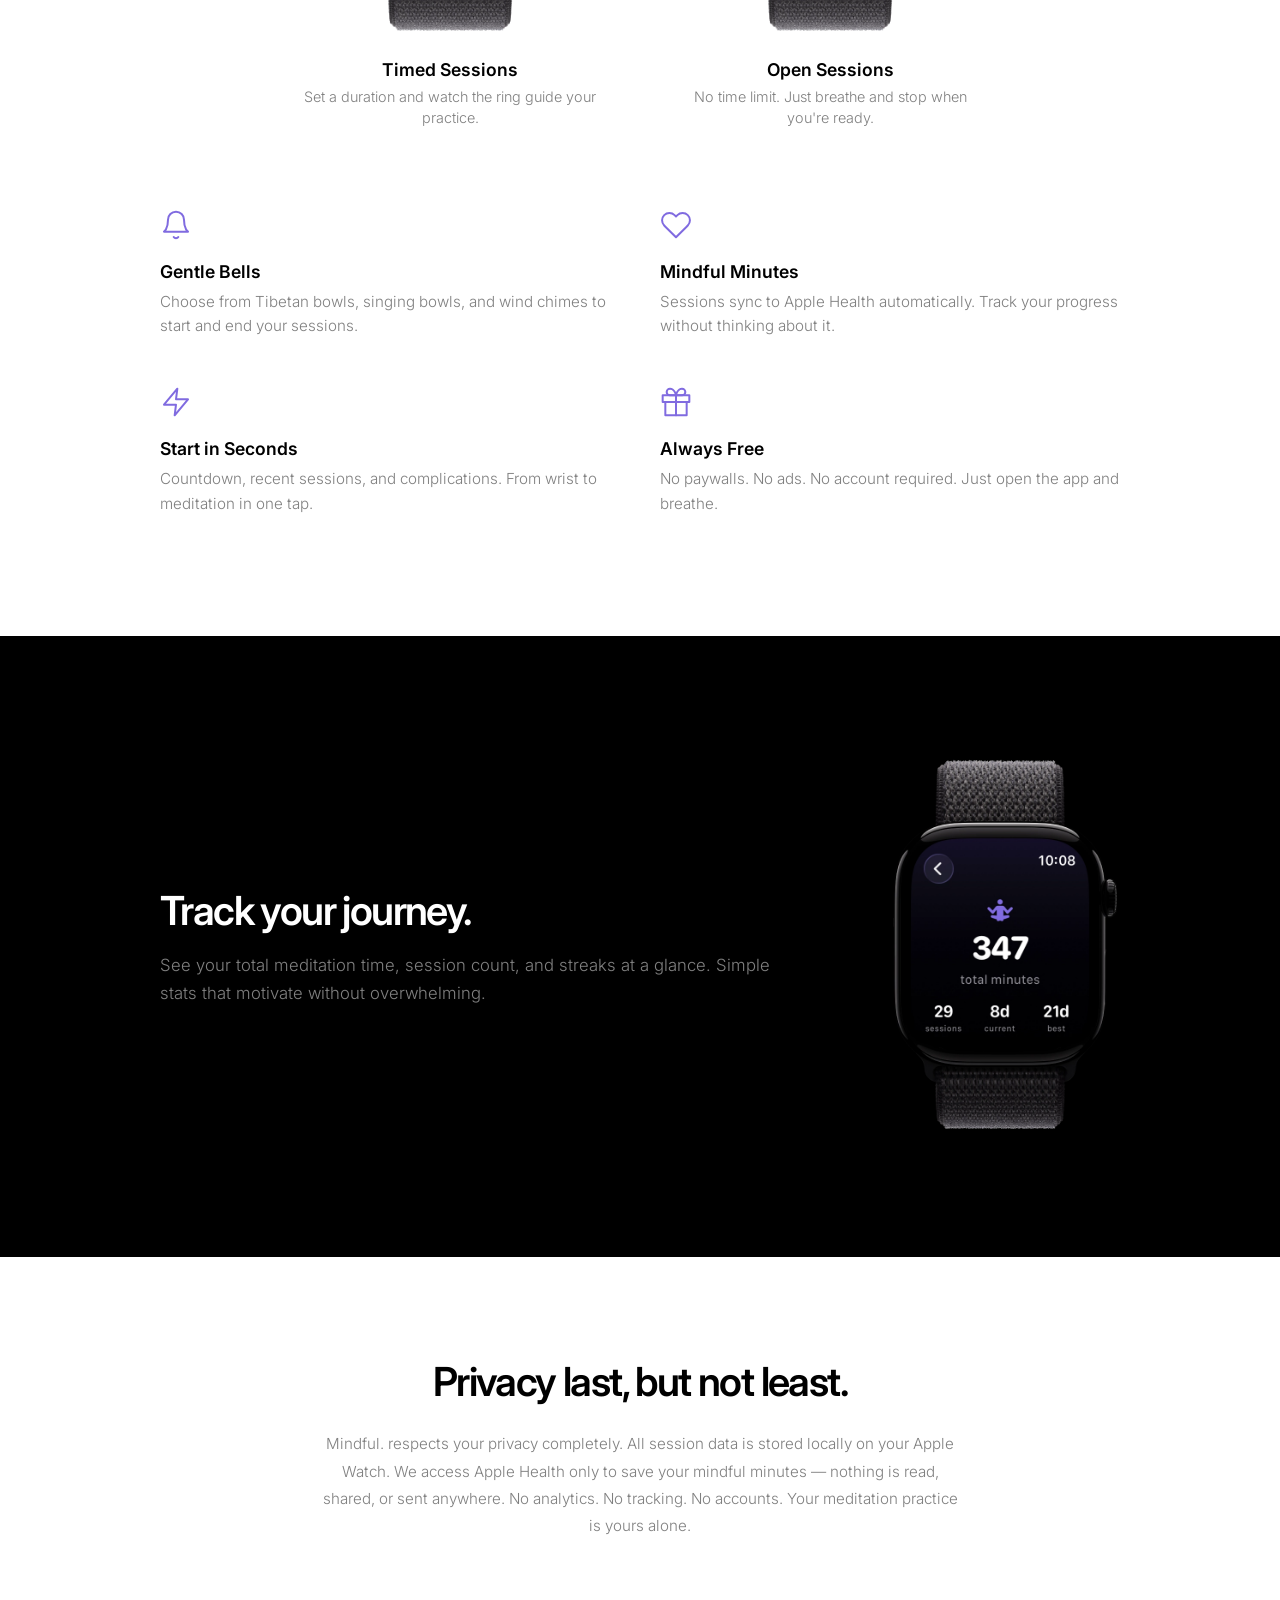
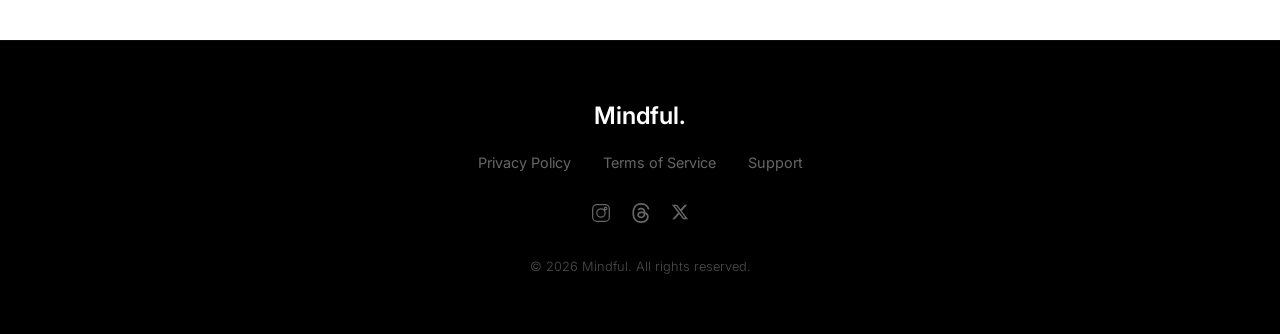
==== commit b1a23a0c: "Switch to WebP images, fix image dimensions, async fonts - Add WebP images via <picture> elements wi" ====
--- a/index.html
+++ b/index.html
@@ -80,7 +80,10 @@
             </a>
         </div>
         <div class="hero-mockup">
-            <img src="watch-mockup.png" alt="Mindful. on Apple Watch" class="mockup-image" width="320" height="420" fetchpriority="high">
+            <picture>
+                <source srcset="Webp/watch-mockup.webp" type="image/webp">
+                <img src="watch-mockup.png" alt="Mindful. on Apple Watch" class="mockup-image" width="320" height="503" fetchpriority="high">
+            </picture>
         </div>
     </section>
 
@@ -93,12 +96,18 @@
             <!-- Timer Mockups -->
             <div class="feature-mockups">
                 <div class="feature-mockup-item">
-                    <img src="watch-circle.png" alt="Circle Timer" class="feature-mockup-img" width="280" height="360" loading="lazy">
+                    <picture>
+                        <source srcset="Webp/watch-circle.webp" type="image/webp">
+                        <img src="watch-circle.png" alt="Circle Timer" class="feature-mockup-img" width="280" height="360" loading="lazy">
+                    </picture>
                     <h3>Timed Sessions</h3>
                     <p>Set a duration and watch the ring guide your practice.</p>
                 </div>
                 <div class="feature-mockup-item">
-                    <img src="watch-infinity.png" alt="Infinity Timer" class="feature-mockup-img" width="280" height="360" loading="lazy">
+                    <picture>
+                        <source srcset="Webp/watch-infinity.webp" type="image/webp">
+                        <img src="watch-infinity.png" alt="Infinity Timer" class="feature-mockup-img" width="280" height="360" loading="lazy">
+                    </picture>
                     <h3>Open Sessions</h3>
                     <p>No time limit. Just breathe and stop when you're ready.</p>
                 </div>
@@ -162,7 +171,10 @@
                 <p>See your total meditation time, session count, and streaks at a glance. Simple stats that motivate without overwhelming.</p>
             </div>
             <div class="showcase-mockup">
-                <img src="watch-mockup-2.png" alt="Mindful. Journey screen" class="mockup-image-small" width="240" height="320" loading="lazy">
+                <picture>
+                    <source srcset="Webp/watch-mockup-2.webp" type="image/webp">
+                    <img src="watch-mockup-2.png" alt="Mindful. Journey screen" class="mockup-image-small" width="240" height="377" loading="lazy">
+                </picture>
             </div>
         </div>
     </section>
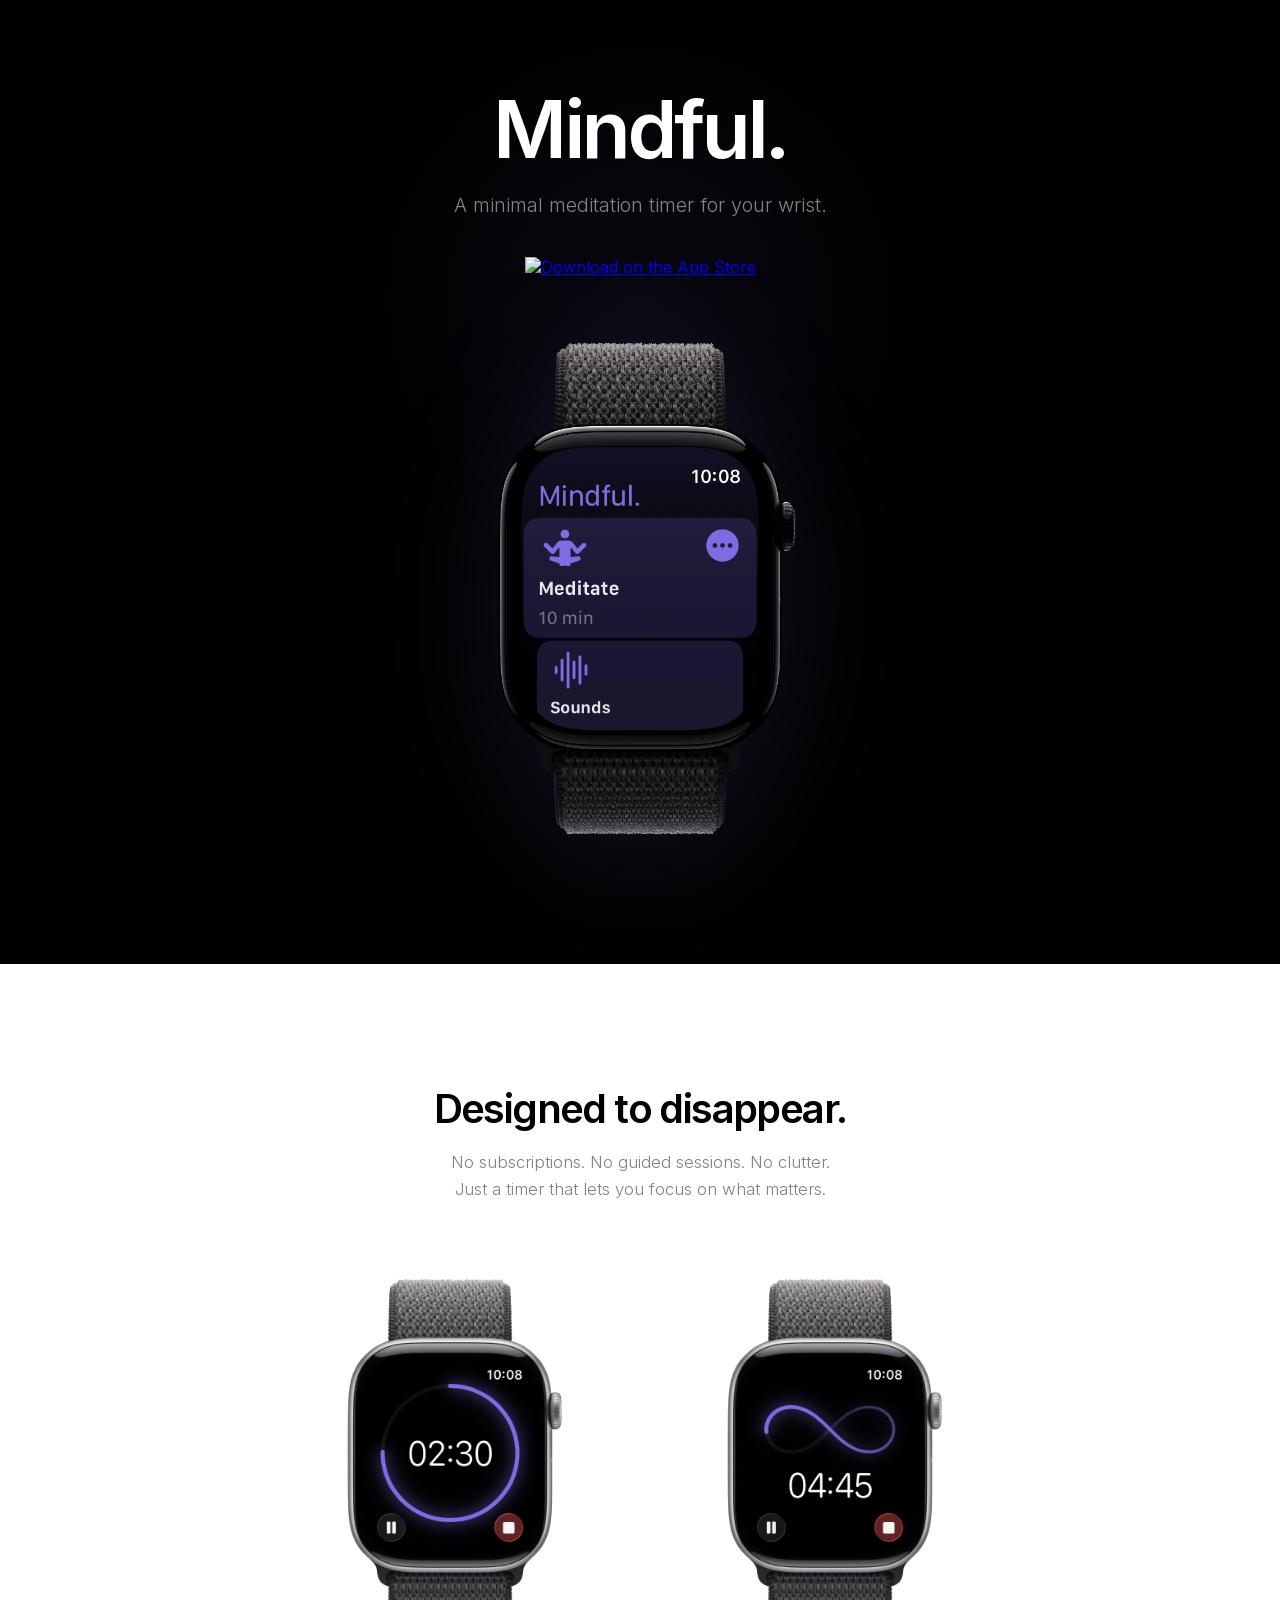
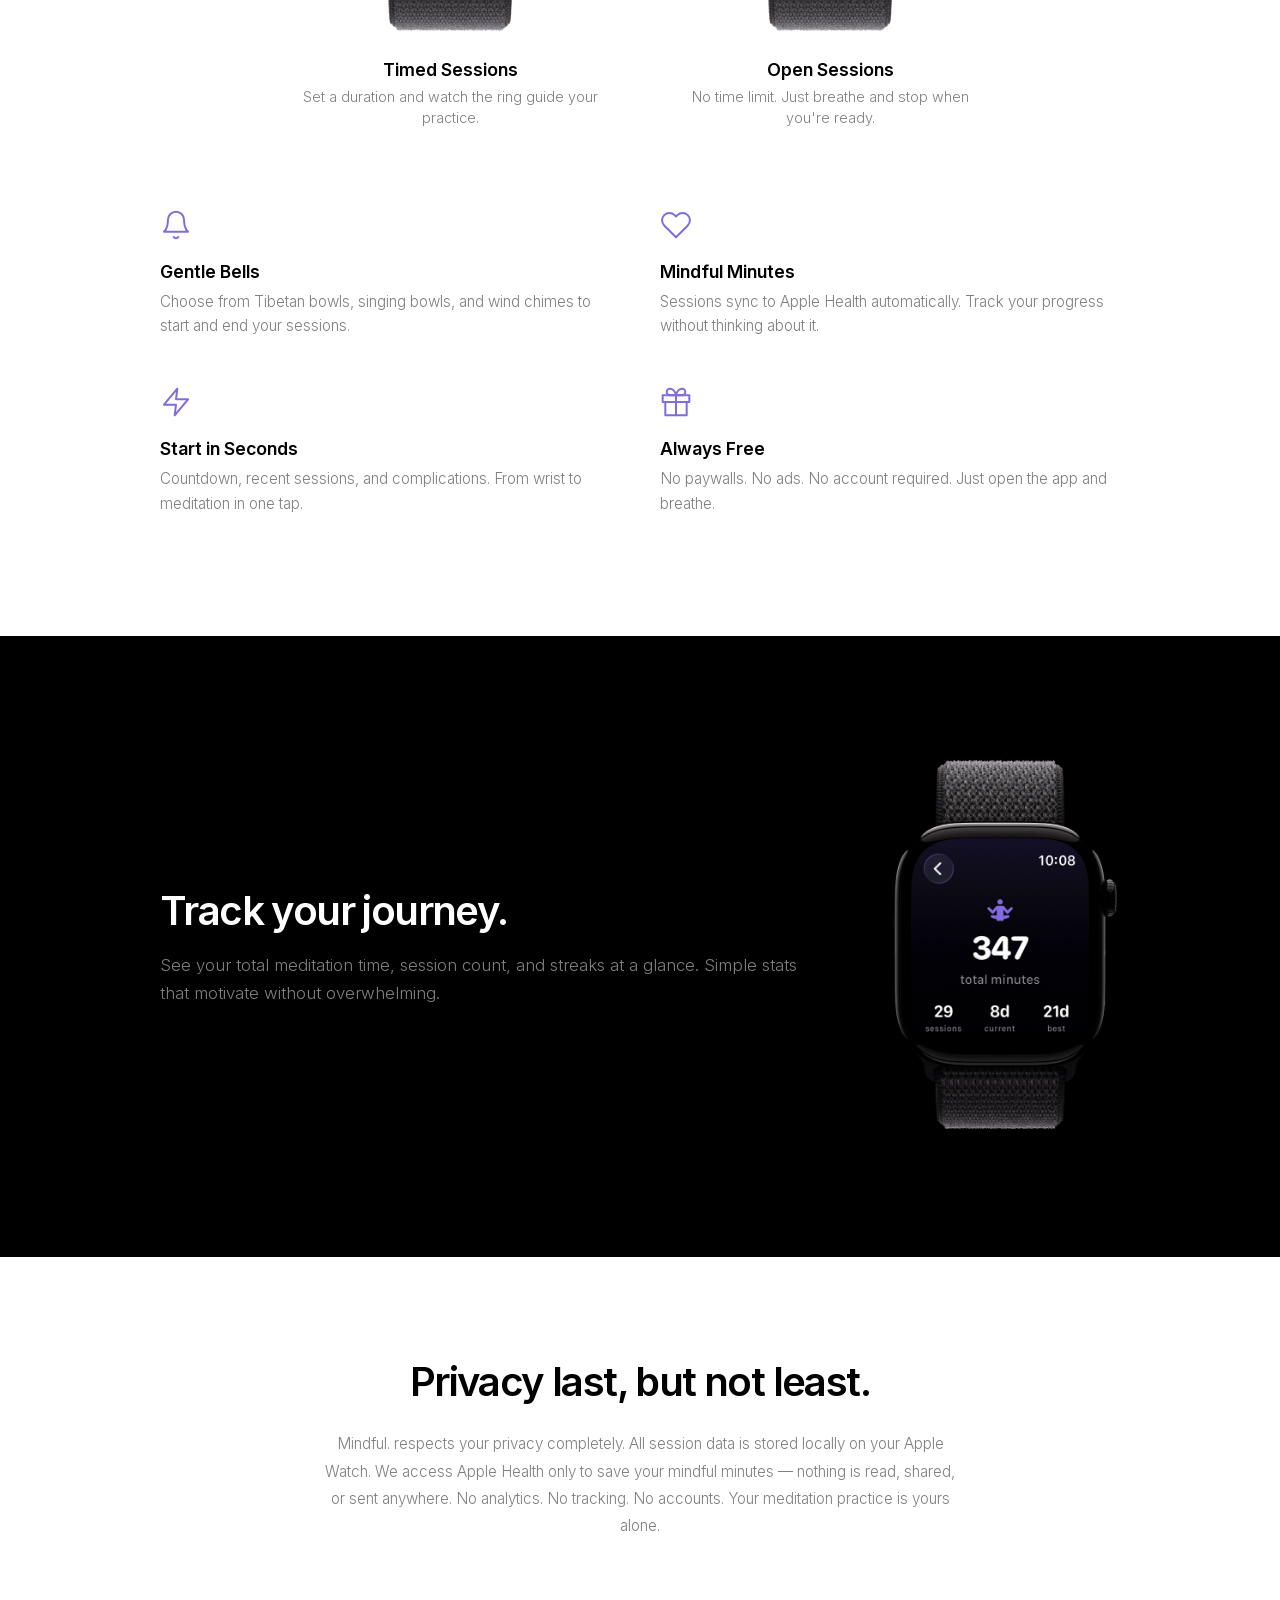
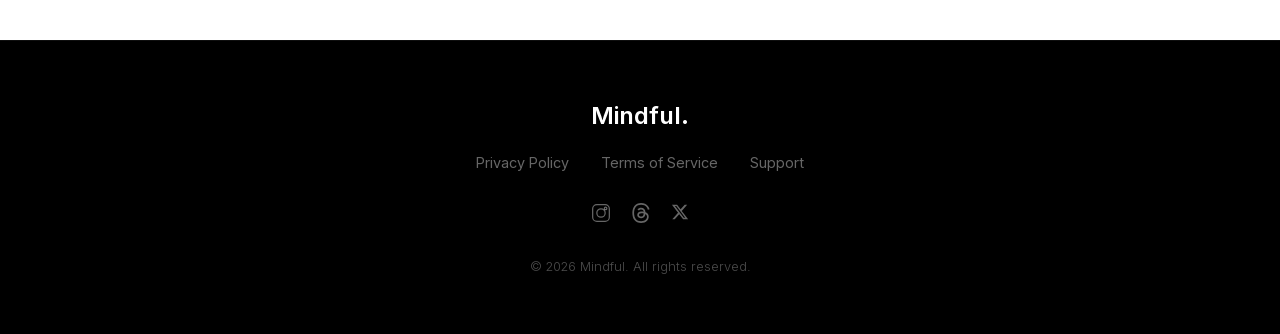
==== commit 6d82c909: "Self-host Inter font to eliminate font-swap CLS - Download Inter latin woff2 (47KB, covers weights 3" ====
--- a/index.html
+++ b/index.html
@@ -19,14 +19,10 @@
     <meta name="twitter:description" content="Simple. Focused. Free. Designed for Apple Watch.">
     <meta name="twitter:image" content="https://mindfultimer.app/og-image.png">
 
-    <link rel="preconnect" href="https://fonts.googleapis.com">
-    <link rel="preconnect" href="https://fonts.gstatic.com" crossorigin>
-    <link rel="preload" as="style" href="https://fonts.googleapis.com/css2?family=Inter:wght@300;400;600&display=swap">
-    <link href="https://fonts.googleapis.com/css2?family=Inter:wght@300;400;600&display=swap" rel="stylesheet" media="print" onload="this.media='all'">
-    <noscript><link href="https://fonts.googleapis.com/css2?family=Inter:wght@300;400;600&display=swap" rel="stylesheet"></noscript>
+    <link rel="preload" href="/fonts/inter.woff2" as="font" type="font/woff2" crossorigin>
     <link rel="stylesheet" href="style.css" media="print" onload="this.media='all'">
     <noscript><link rel="stylesheet" href="style.css"></noscript>
-    <style>*{margin:0;padding:0;box-sizing:border-box}html{scroll-behavior:smooth}body{font-family:'Inter',-apple-system,BlinkMacSystemFont,sans-serif;-webkit-font-smoothing:antialiased;-moz-osx-font-smoothing:grayscale;overflow-x:hidden}.hero{background:#000;min-height:100vh;display:flex;flex-direction:column;align-items:center;justify-content:center;text-align:center;padding:80px 24px 120px;position:relative;overflow:hidden}.hero::before{content:'';position:absolute;top:0;left:50%;transform:translateX(-50%);width:600px;height:600px;background:radial-gradient(circle,rgba(128,107,224,.08) 0%,transparent 70%);pointer-events:none}.hero-content{position:relative;z-index:1;margin-bottom:60px}.hero-title{font-size:clamp(3rem,8vw,5rem);font-weight:600;color:#fff;letter-spacing:-.04em;margin-bottom:16px}.hero-subtitle{font-size:clamp(1rem,2.5vw,1.25rem);color:rgba(255,255,255,.5);font-weight:300;margin-bottom:40px}.download-btn{display:inline-block;transition:transform .2s ease;will-change:transform}.animated .hero-title{opacity:0;transform:translateY(20px);animation:fadeUp .8s ease forwards}.animated .hero-subtitle{opacity:0;transform:translateY(20px);animation:fadeUp .8s ease .2s forwards}.animated .download-btn{opacity:0;transform:translateY(20px);animation:fadeUp .8s ease .4s forwards}.download-btn:hover{transform:scale(1.05)}.app-store-badge{height:44px}.hero-mockup{position:relative;z-index:1}.animated .hero-mockup{opacity:0;transform:translateY(30px);animation:fadeUp 1s ease .5s forwards}.mockup-image{max-width:320px;width:100%;height:auto;filter:drop-shadow(0 20px 60px rgba(128,107,224,.15))}.features{background:#fff;padding:120px 24px}.features-container{max-width:960px;margin:0 auto;text-align:center}.section-title{font-size:clamp(1.75rem,4vw,2.5rem);font-weight:600;color:#000;letter-spacing:-.04em;margin-bottom:16px}.section-subtitle{font-size:1.05rem;color:rgba(0,0,0,.5);font-weight:300;line-height:1.6;margin-bottom:72px}.feature-mockups{display:flex;justify-content:center;gap:80px;margin-bottom:80px;text-align:center}.feature-mockup-item{max-width:300px}.feature-mockup-img{width:280px;height:360px;border-radius:24px;object-fit:contain;margin-bottom:20px}.feature-mockup-item h3{font-size:1.1rem;font-weight:600;color:#000;margin-bottom:6px}.feature-mockup-item p{font-size:.9rem;color:rgba(0,0,0,.5);line-height:1.5;font-weight:300}.feature-grid{display:grid;grid-template-columns:repeat(2,1fr);gap:48px 40px;text-align:left}.feature-card{padding:0}.feature-icon{color:rgba(128,107,224,1);margin-bottom:16px}.feature-card h3{font-size:1.1rem;font-weight:600;color:#000;margin-bottom:8px}.feature-card p{font-size:.95rem;color:rgba(0,0,0,.5);line-height:1.6;font-weight:300}.showcase{background:#000;padding:120px 24px;overflow:visible}.showcase-container{max-width:960px;margin:0 auto;display:flex;align-items:center;gap:80px}.showcase-text{flex:1}.showcase-text h2{font-size:clamp(1.75rem,4vw,2.5rem);font-weight:600;color:#fff;letter-spacing:-.04em;margin-bottom:16px}.showcase-text p{font-size:1.05rem;color:rgba(255,255,255,.5);line-height:1.7;font-weight:300}.showcase-mockup{flex-shrink:0;position:relative}.mockup-image-small{max-width:240px;width:100%;height:auto}.privacy{background:#fff;padding:100px 24px}.privacy-container{max-width:640px;margin:0 auto;text-align:center}.privacy .section-title{margin-bottom:24px}.privacy-text{font-size:.95rem;color:rgba(0,0,0,.5);line-height:1.8;font-weight:300}.footer{background:#000;padding:60px 24px;text-align:center;border-top:1px solid rgba(255,255,255,.06)}.footer-container{max-width:640px;margin:0 auto}.footer-brand{margin-bottom:24px}.footer-logo{font-size:1.5rem;font-weight:600;color:#fff}.footer-links{display:flex;justify-content:center;gap:32px;margin-bottom:32px}.footer-links a{color:rgba(255,255,255,.4);text-decoration:none;font-size:.9rem;font-weight:400;transition:color .2s ease}.footer-links a:hover{color:rgba(128,107,224,1)}.footer-socials{display:flex;justify-content:center;gap:20px;margin-bottom:32px}.footer-socials a{color:rgba(255,255,255,.4);transition:color .2s ease}.footer-socials a:hover{color:rgba(128,107,224,1)}.footer-copy{font-size:.8rem;color:rgba(255,255,255,.3);font-weight:300}@keyframes fadeUp{to{opacity:1;transform:translateY(0)}}.fade-in{opacity:0;transform:translateY(24px);transition:opacity .6s ease,transform .6s ease}.fade-in.visible{opacity:1;transform:translateY(0)}@media(max-width:768px){.feature-mockups{flex-direction:column;align-items:center;gap:40px}.feature-grid{grid-template-columns:1fr;gap:40px}.showcase-container{flex-direction:column-reverse;text-align:center;gap:48px}.hero{min-height:auto;padding:100px 24px 80px}.features{padding:80px 24px}.showcase{padding:80px 24px}.privacy{padding:80px 24px}}@media(max-width:480px){.footer-links{flex-direction:column;gap:16px}}</style>
+    <style>@font-face{font-family:'Inter';font-style:normal;font-weight:300 600;font-display:optional;src:url('/fonts/inter.woff2') format('woff2');unicode-range:U+0000-00FF,U+0131,U+0152-0153,U+02BB-02BC,U+02C6,U+02DA,U+02DC,U+0304,U+0308,U+0329,U+2000-206F,U+20AC,U+2122,U+2191,U+2193,U+2212,U+2215,U+FEFF,U+FFFD}*{margin:0;padding:0;box-sizing:border-box}html{scroll-behavior:smooth}body{font-family:'Inter',-apple-system,BlinkMacSystemFont,sans-serif;-webkit-font-smoothing:antialiased;-moz-osx-font-smoothing:grayscale;overflow-x:hidden}.hero{background:#000;min-height:100vh;display:flex;flex-direction:column;align-items:center;justify-content:center;text-align:center;padding:80px 24px 120px;position:relative;overflow:hidden}.hero::before{content:'';position:absolute;top:0;left:50%;transform:translateX(-50%);width:600px;height:600px;background:radial-gradient(circle,rgba(128,107,224,.08) 0%,transparent 70%);pointer-events:none}.hero-content{position:relative;z-index:1;margin-bottom:60px}.hero-title{font-size:clamp(3rem,8vw,5rem);font-weight:600;color:#fff;letter-spacing:-.04em;margin-bottom:16px}.hero-subtitle{font-size:clamp(1rem,2.5vw,1.25rem);color:rgba(255,255,255,.5);font-weight:300;margin-bottom:40px}.download-btn{display:inline-block;transition:transform .2s ease;will-change:transform}.animated .hero-title{opacity:0;transform:translateY(20px);animation:fadeUp .8s ease forwards}.animated .hero-subtitle{opacity:0;transform:translateY(20px);animation:fadeUp .8s ease .2s forwards}.animated .download-btn{opacity:0;transform:translateY(20px);animation:fadeUp .8s ease .4s forwards}.download-btn:hover{transform:scale(1.05)}.app-store-badge{height:44px}.hero-mockup{position:relative;z-index:1}.animated .hero-mockup{opacity:0;transform:translateY(30px);animation:fadeUp 1s ease .5s forwards}.mockup-image{max-width:320px;width:100%;height:auto;filter:drop-shadow(0 20px 60px rgba(128,107,224,.15))}.features{background:#fff;padding:120px 24px}.features-container{max-width:960px;margin:0 auto;text-align:center}.section-title{font-size:clamp(1.75rem,4vw,2.5rem);font-weight:600;color:#000;letter-spacing:-.04em;margin-bottom:16px}.section-subtitle{font-size:1.05rem;color:rgba(0,0,0,.5);font-weight:300;line-height:1.6;margin-bottom:72px}.feature-mockups{display:flex;justify-content:center;gap:80px;margin-bottom:80px;text-align:center}.feature-mockup-item{max-width:300px}.feature-mockup-img{width:280px;height:360px;border-radius:24px;object-fit:contain;margin-bottom:20px}.feature-mockup-item h3{font-size:1.1rem;font-weight:600;color:#000;margin-bottom:6px}.feature-mockup-item p{font-size:.9rem;color:rgba(0,0,0,.5);line-height:1.5;font-weight:300}.feature-grid{display:grid;grid-template-columns:repeat(2,1fr);gap:48px 40px;text-align:left}.feature-card{padding:0}.feature-icon{color:rgba(128,107,224,1);margin-bottom:16px}.feature-card h3{font-size:1.1rem;font-weight:600;color:#000;margin-bottom:8px}.feature-card p{font-size:.95rem;color:rgba(0,0,0,.5);line-height:1.6;font-weight:300}.showcase{background:#000;padding:120px 24px;overflow:visible}.showcase-container{max-width:960px;margin:0 auto;display:flex;align-items:center;gap:80px}.showcase-text{flex:1}.showcase-text h2{font-size:clamp(1.75rem,4vw,2.5rem);font-weight:600;color:#fff;letter-spacing:-.04em;margin-bottom:16px}.showcase-text p{font-size:1.05rem;color:rgba(255,255,255,.5);line-height:1.7;font-weight:300}.showcase-mockup{flex-shrink:0;position:relative}.mockup-image-small{max-width:240px;width:100%;height:auto}.privacy{background:#fff;padding:100px 24px}.privacy-container{max-width:640px;margin:0 auto;text-align:center}.privacy .section-title{margin-bottom:24px}.privacy-text{font-size:.95rem;color:rgba(0,0,0,.5);line-height:1.8;font-weight:300}.footer{background:#000;padding:60px 24px;text-align:center;border-top:1px solid rgba(255,255,255,.06)}.footer-container{max-width:640px;margin:0 auto}.footer-brand{margin-bottom:24px}.footer-logo{font-size:1.5rem;font-weight:600;color:#fff}.footer-links{display:flex;justify-content:center;gap:32px;margin-bottom:32px}.footer-links a{color:rgba(255,255,255,.4);text-decoration:none;font-size:.9rem;font-weight:400;transition:color .2s ease}.footer-links a:hover{color:rgba(128,107,224,1)}.footer-socials{display:flex;justify-content:center;gap:20px;margin-bottom:32px}.footer-socials a{color:rgba(255,255,255,.4);transition:color .2s ease}.footer-socials a:hover{color:rgba(128,107,224,1)}.footer-copy{font-size:.8rem;color:rgba(255,255,255,.3);font-weight:300}@keyframes fadeUp{to{opacity:1;transform:translateY(0)}}.fade-in{opacity:0;transform:translateY(24px);transition:opacity .6s ease,transform .6s ease}.fade-in.visible{opacity:1;transform:translateY(0)}@media(max-width:768px){.feature-mockups{flex-direction:column;align-items:center;gap:40px}.feature-grid{grid-template-columns:1fr;gap:40px}.showcase-container{flex-direction:column-reverse;text-align:center;gap:48px}.hero{min-height:auto;padding:100px 24px 80px}.features{padding:80px 24px}.showcase{padding:80px 24px}.privacy{padding:80px 24px}}@media(max-width:480px){.footer-links{flex-direction:column;gap:16px}}</style>
     <link rel="icon" type="image/png" href="favicon.png">
     <link rel="apple-touch-icon" href="favicon.png">
     <link rel="canonical" href="https://mindfultimer.app/">
--- a/style.css
+++ b/style.css
@@ -1,3 +1,12 @@
+@font-face {
+    font-family: 'Inter';
+    font-style: normal;
+    font-weight: 300 600;
+    font-display: optional;
+    src: url('/fonts/inter.woff2') format('woff2');
+    unicode-range: U+0000-00FF, U+0131, U+0152-0153, U+02BB-02BC, U+02C6, U+02DA, U+02DC, U+0304, U+0308, U+0329, U+2000-206F, U+20AC, U+2122, U+2191, U+2193, U+2212, U+2215, U+FEFF, U+FFFD;
+}
+
 /* Reset & Base */
 * {
     margin: 0;
--- a/style.css
+++ b/style.css
@@ -1,3 +1,12 @@
+@font-face {
+    font-family: 'Inter';
+    font-style: normal;
+    font-weight: 300 600;
+    font-display: optional;
+    src: url('/fonts/inter.woff2') format('woff2');
+    unicode-range: U+0000-00FF, U+0131, U+0152-0153, U+02BB-02BC, U+02C6, U+02DA, U+02DC, U+0304, U+0308, U+0329, U+2000-206F, U+20AC, U+2122, U+2191, U+2193, U+2212, U+2215, U+FEFF, U+FFFD;
+}
+
 /* Reset & Base */
 * {
     margin: 0;
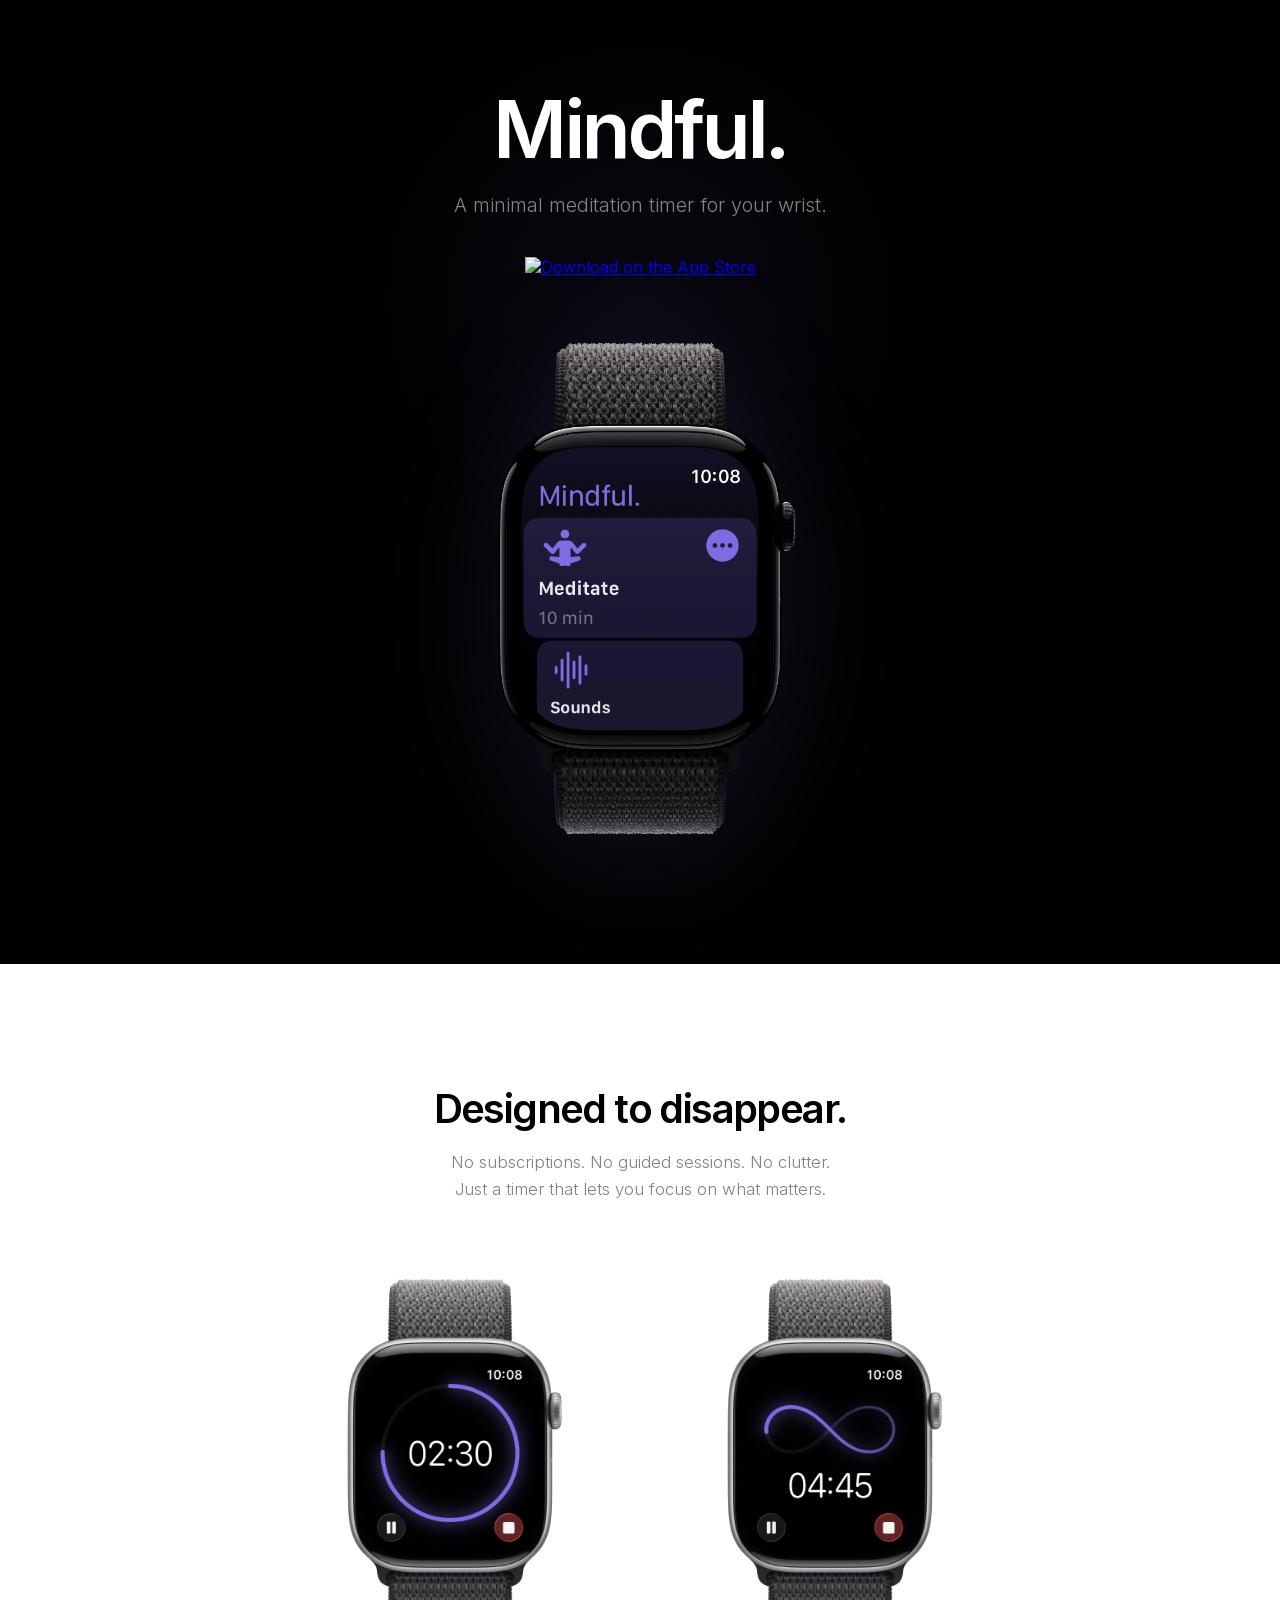
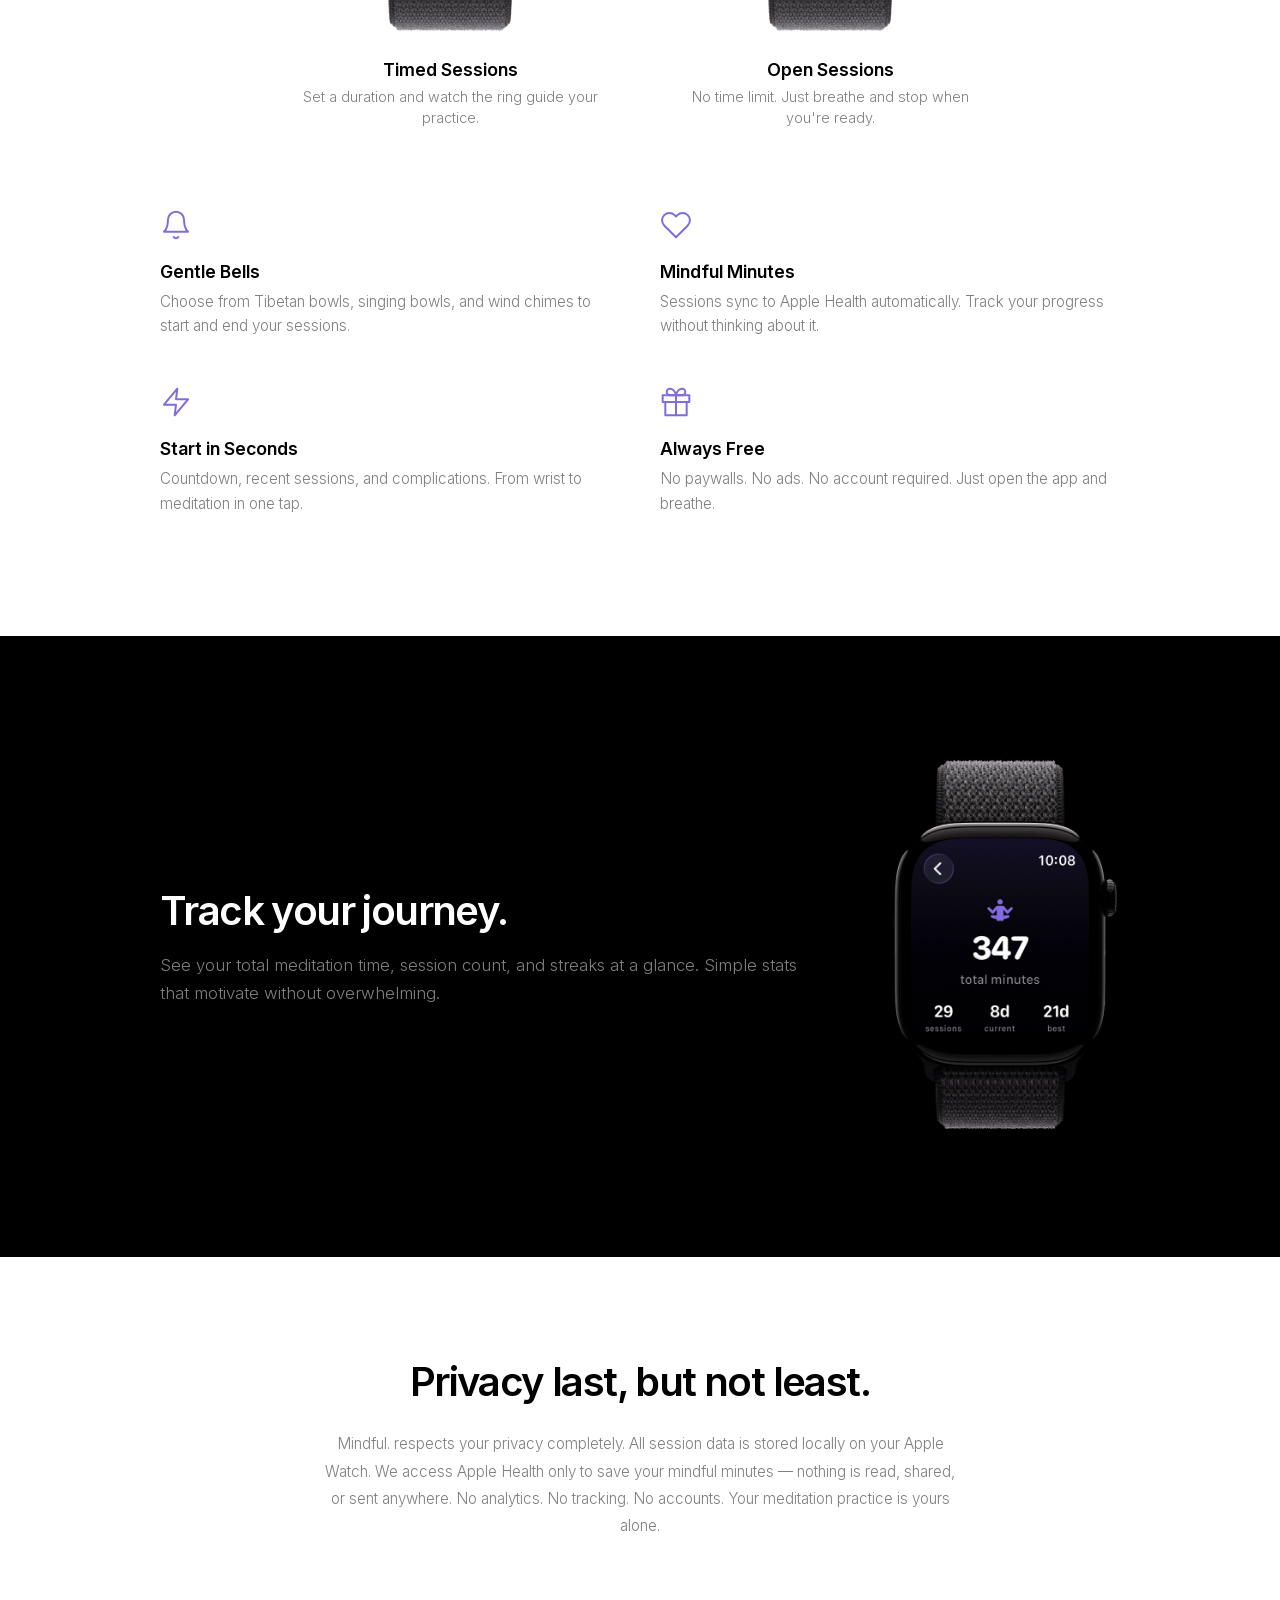
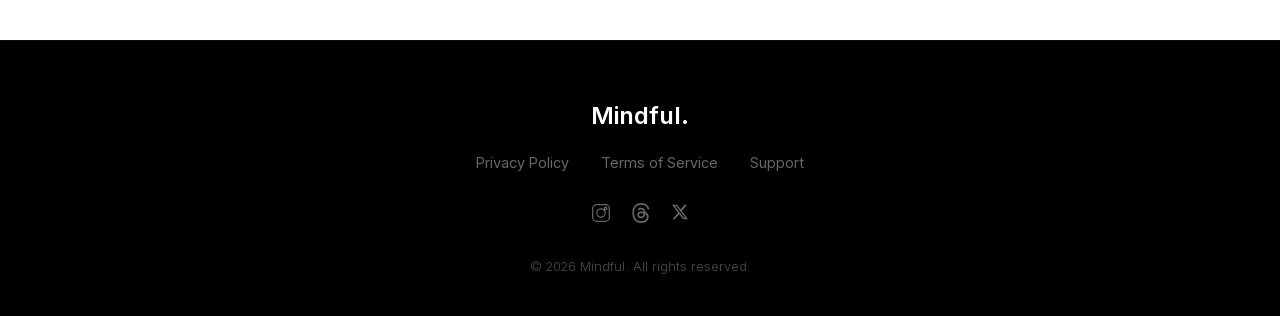
==== commit f832965a: "Remove font preload to fix font-swap CLS With font-display:optional + preload, the font was arriving" ====
--- a/index.html
+++ b/index.html
@@ -19,7 +19,6 @@
     <meta name="twitter:description" content="Simple. Focused. Free. Designed for Apple Watch.">
     <meta name="twitter:image" content="https://mindfultimer.app/og-image.png">
 
-    <link rel="preload" href="/fonts/inter.woff2" as="font" type="font/woff2" crossorigin>
     <link rel="stylesheet" href="style.css" media="print" onload="this.media='all'">
     <noscript><link rel="stylesheet" href="style.css"></noscript>
     <style>@font-face{font-family:'Inter';font-style:normal;font-weight:300 600;font-display:optional;src:url('/fonts/inter.woff2') format('woff2');unicode-range:U+0000-00FF,U+0131,U+0152-0153,U+02BB-02BC,U+02C6,U+02DA,U+02DC,U+0304,U+0308,U+0329,U+2000-206F,U+20AC,U+2122,U+2191,U+2193,U+2212,U+2215,U+FEFF,U+FFFD}*{margin:0;padding:0;box-sizing:border-box}html{scroll-behavior:smooth}body{font-family:'Inter',-apple-system,BlinkMacSystemFont,sans-serif;-webkit-font-smoothing:antialiased;-moz-osx-font-smoothing:grayscale;overflow-x:hidden}.hero{background:#000;min-height:100vh;display:flex;flex-direction:column;align-items:center;justify-content:center;text-align:center;padding:80px 24px 120px;position:relative;overflow:hidden}.hero::before{content:'';position:absolute;top:0;left:50%;transform:translateX(-50%);width:600px;height:600px;background:radial-gradient(circle,rgba(128,107,224,.08) 0%,transparent 70%);pointer-events:none}.hero-content{position:relative;z-index:1;margin-bottom:60px}.hero-title{font-size:clamp(3rem,8vw,5rem);font-weight:600;color:#fff;letter-spacing:-.04em;margin-bottom:16px}.hero-subtitle{font-size:clamp(1rem,2.5vw,1.25rem);color:rgba(255,255,255,.5);font-weight:300;margin-bottom:40px}.download-btn{display:inline-block;transition:transform .2s ease;will-change:transform}.animated .hero-title{opacity:0;transform:translateY(20px);animation:fadeUp .8s ease forwards}.animated .hero-subtitle{opacity:0;transform:translateY(20px);animation:fadeUp .8s ease .2s forwards}.animated .download-btn{opacity:0;transform:translateY(20px);animation:fadeUp .8s ease .4s forwards}.download-btn:hover{transform:scale(1.05)}.app-store-badge{height:44px}.hero-mockup{position:relative;z-index:1}.animated .hero-mockup{opacity:0;transform:translateY(30px);animation:fadeUp 1s ease .5s forwards}.mockup-image{max-width:320px;width:100%;height:auto;filter:drop-shadow(0 20px 60px rgba(128,107,224,.15))}.features{background:#fff;padding:120px 24px}.features-container{max-width:960px;margin:0 auto;text-align:center}.section-title{font-size:clamp(1.75rem,4vw,2.5rem);font-weight:600;color:#000;letter-spacing:-.04em;margin-bottom:16px}.section-subtitle{font-size:1.05rem;color:rgba(0,0,0,.5);font-weight:300;line-height:1.6;margin-bottom:72px}.feature-mockups{display:flex;justify-content:center;gap:80px;margin-bottom:80px;text-align:center}.feature-mockup-item{max-width:300px}.feature-mockup-img{width:280px;height:360px;border-radius:24px;object-fit:contain;margin-bottom:20px}.feature-mockup-item h3{font-size:1.1rem;font-weight:600;color:#000;margin-bottom:6px}.feature-mockup-item p{font-size:.9rem;color:rgba(0,0,0,.5);line-height:1.5;font-weight:300}.feature-grid{display:grid;grid-template-columns:repeat(2,1fr);gap:48px 40px;text-align:left}.feature-card{padding:0}.feature-icon{color:rgba(128,107,224,1);margin-bottom:16px}.feature-card h3{font-size:1.1rem;font-weight:600;color:#000;margin-bottom:8px}.feature-card p{font-size:.95rem;color:rgba(0,0,0,.5);line-height:1.6;font-weight:300}.showcase{background:#000;padding:120px 24px;overflow:visible}.showcase-container{max-width:960px;margin:0 auto;display:flex;align-items:center;gap:80px}.showcase-text{flex:1}.showcase-text h2{font-size:clamp(1.75rem,4vw,2.5rem);font-weight:600;color:#fff;letter-spacing:-.04em;margin-bottom:16px}.showcase-text p{font-size:1.05rem;color:rgba(255,255,255,.5);line-height:1.7;font-weight:300}.showcase-mockup{flex-shrink:0;position:relative}.mockup-image-small{max-width:240px;width:100%;height:auto}.privacy{background:#fff;padding:100px 24px}.privacy-container{max-width:640px;margin:0 auto;text-align:center}.privacy .section-title{margin-bottom:24px}.privacy-text{font-size:.95rem;color:rgba(0,0,0,.5);line-height:1.8;font-weight:300}.footer{background:#000;padding:60px 24px;text-align:center;border-top:1px solid rgba(255,255,255,.06)}.footer-container{max-width:640px;margin:0 auto}.footer-brand{margin-bottom:24px}.footer-logo{font-size:1.5rem;font-weight:600;color:#fff}.footer-links{display:flex;justify-content:center;gap:32px;margin-bottom:32px}.footer-links a{color:rgba(255,255,255,.4);text-decoration:none;font-size:.9rem;font-weight:400;transition:color .2s ease}.footer-links a:hover{color:rgba(128,107,224,1)}.footer-socials{display:flex;justify-content:center;gap:20px;margin-bottom:32px}.footer-socials a{color:rgba(255,255,255,.4);transition:color .2s ease}.footer-socials a:hover{color:rgba(128,107,224,1)}.footer-copy{font-size:.8rem;color:rgba(255,255,255,.3);font-weight:300}@keyframes fadeUp{to{opacity:1;transform:translateY(0)}}.fade-in{opacity:0;transform:translateY(24px);transition:opacity .6s ease,transform .6s ease}.fade-in.visible{opacity:1;transform:translateY(0)}@media(max-width:768px){.feature-mockups{flex-direction:column;align-items:center;gap:40px}.feature-grid{grid-template-columns:1fr;gap:40px}.showcase-container{flex-direction:column-reverse;text-align:center;gap:48px}.hero{min-height:auto;padding:100px 24px 80px}.features{padding:80px 24px}.showcase{padding:80px 24px}.privacy{padding:80px 24px}}@media(max-width:480px){.footer-links{flex-direction:column;gap:16px}}</style>
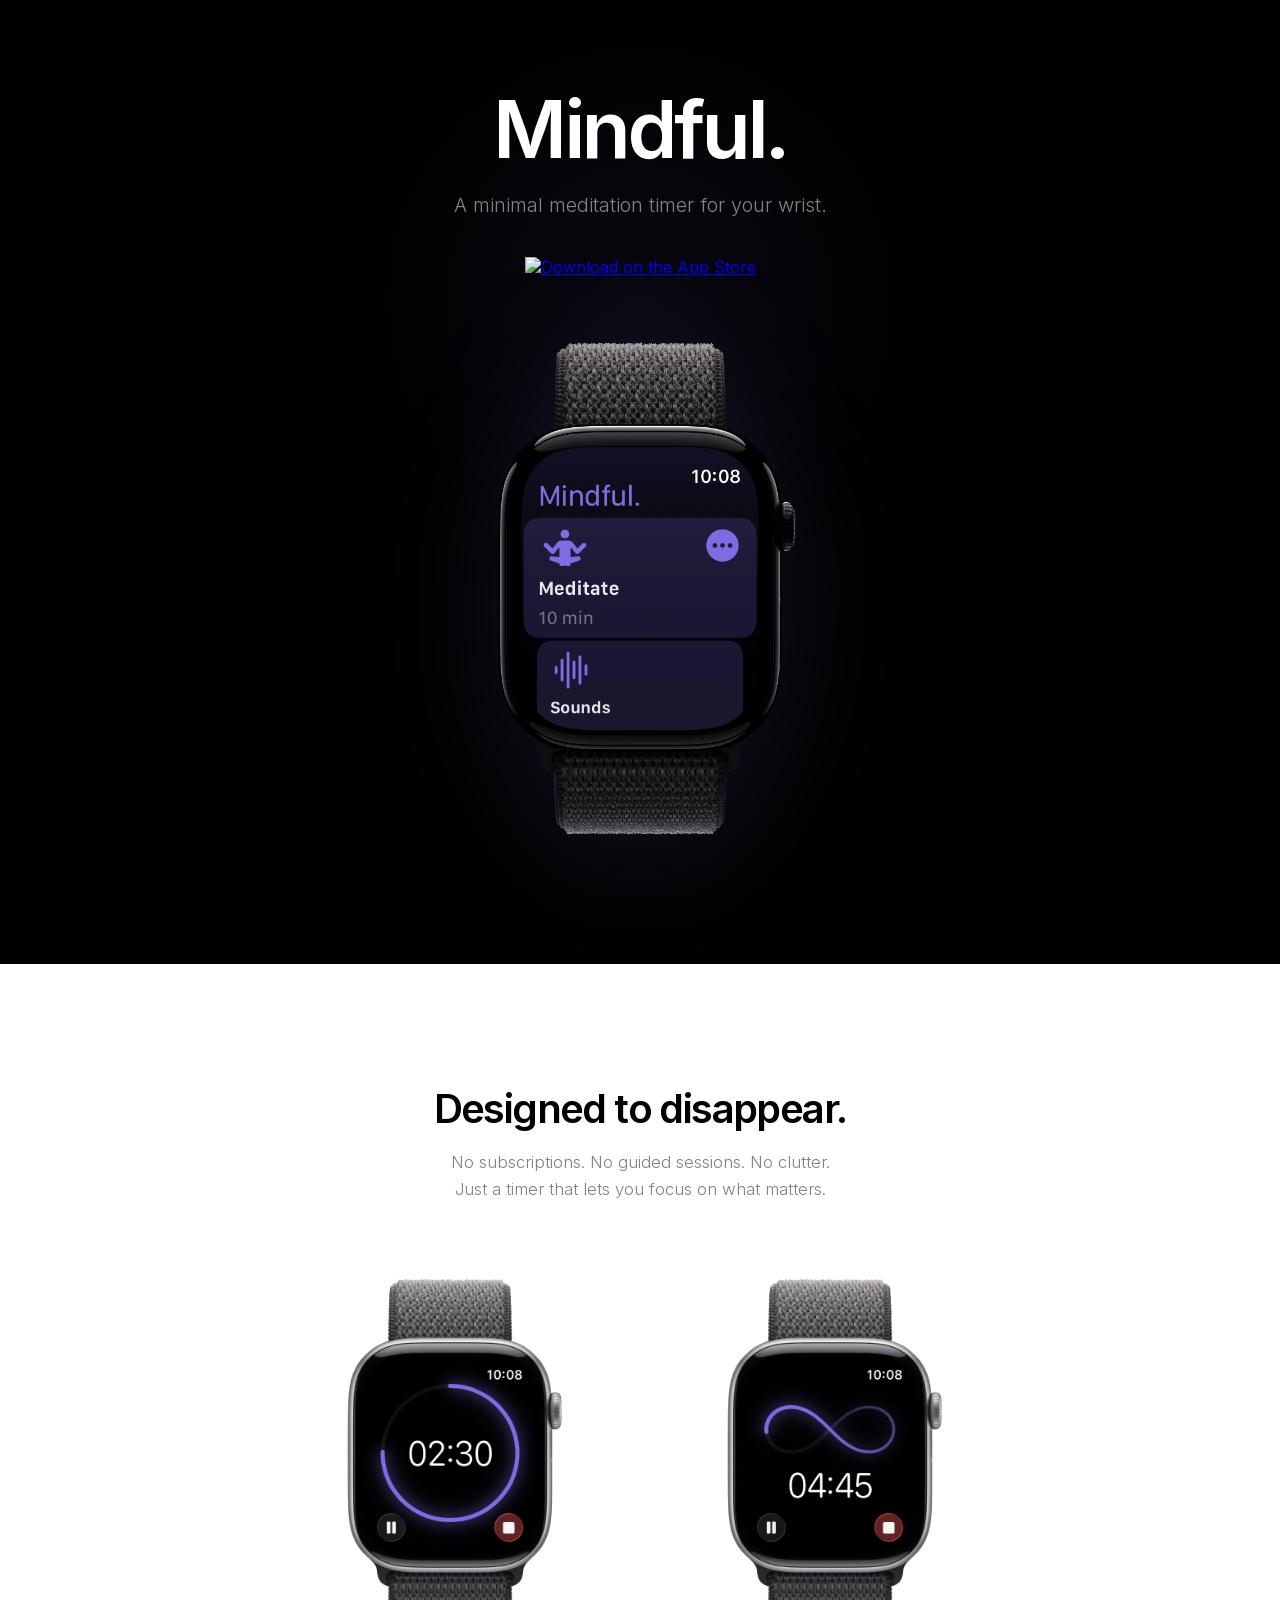
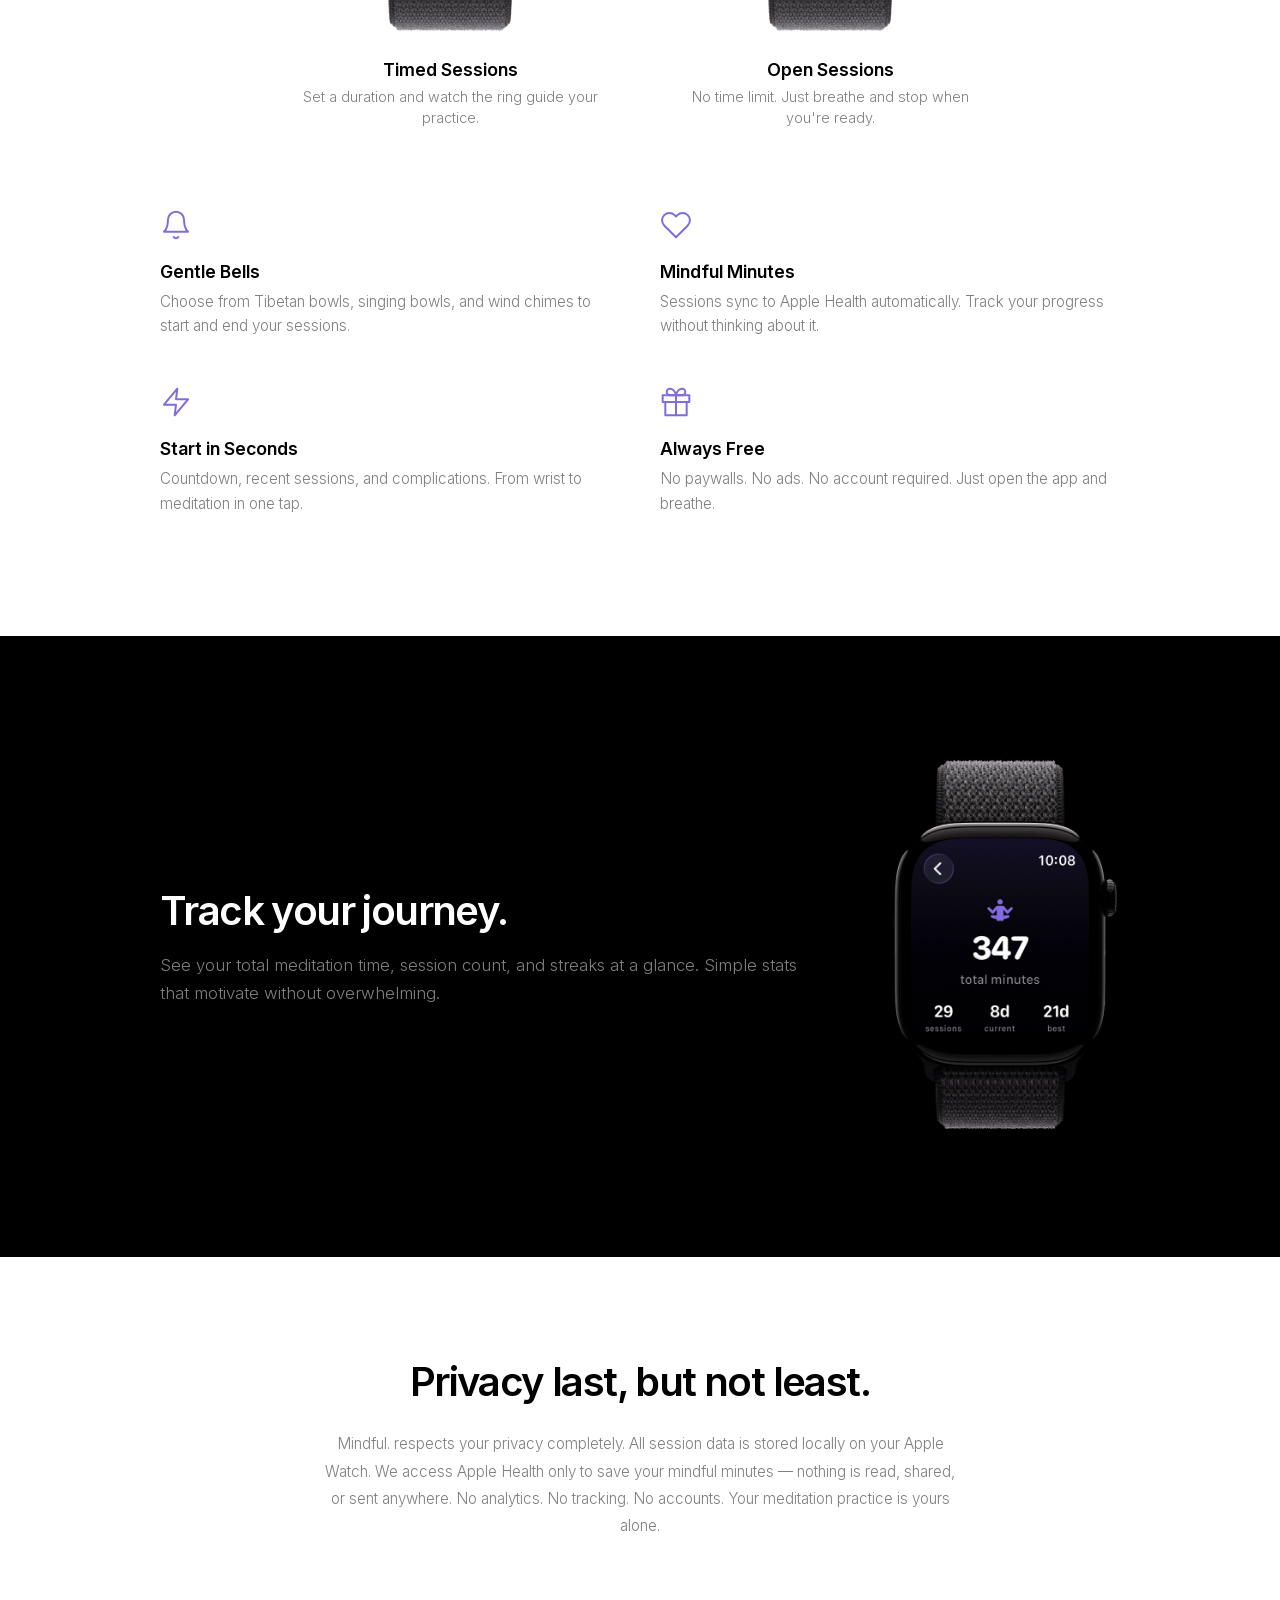
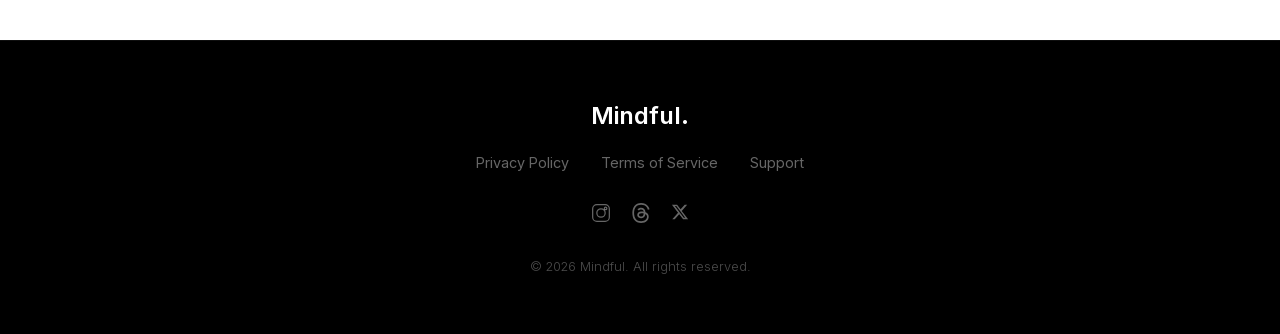
==== commit 8a5f6bc7: "Fix footer links and add canonical tags to legal pages Co-Authored-By: Claude Sonnet 4.6 <noreply@an" ====
--- a/index.html
+++ b/index.html
@@ -193,8 +193,8 @@
                 <span class="footer-logo">Mindful.</span>
             </div>
             <div class="footer-links">
-                <a href="/privacy">Privacy Policy</a>
-                <a href="/terms">Terms of Service</a>
+                <a href="/privacy.html">Privacy Policy</a>
+                <a href="/terms.html">Terms of Service</a>
                 <a href="mailto:support@mindfultimer.app">Support</a>
             </div>
             <div class="footer-socials">
